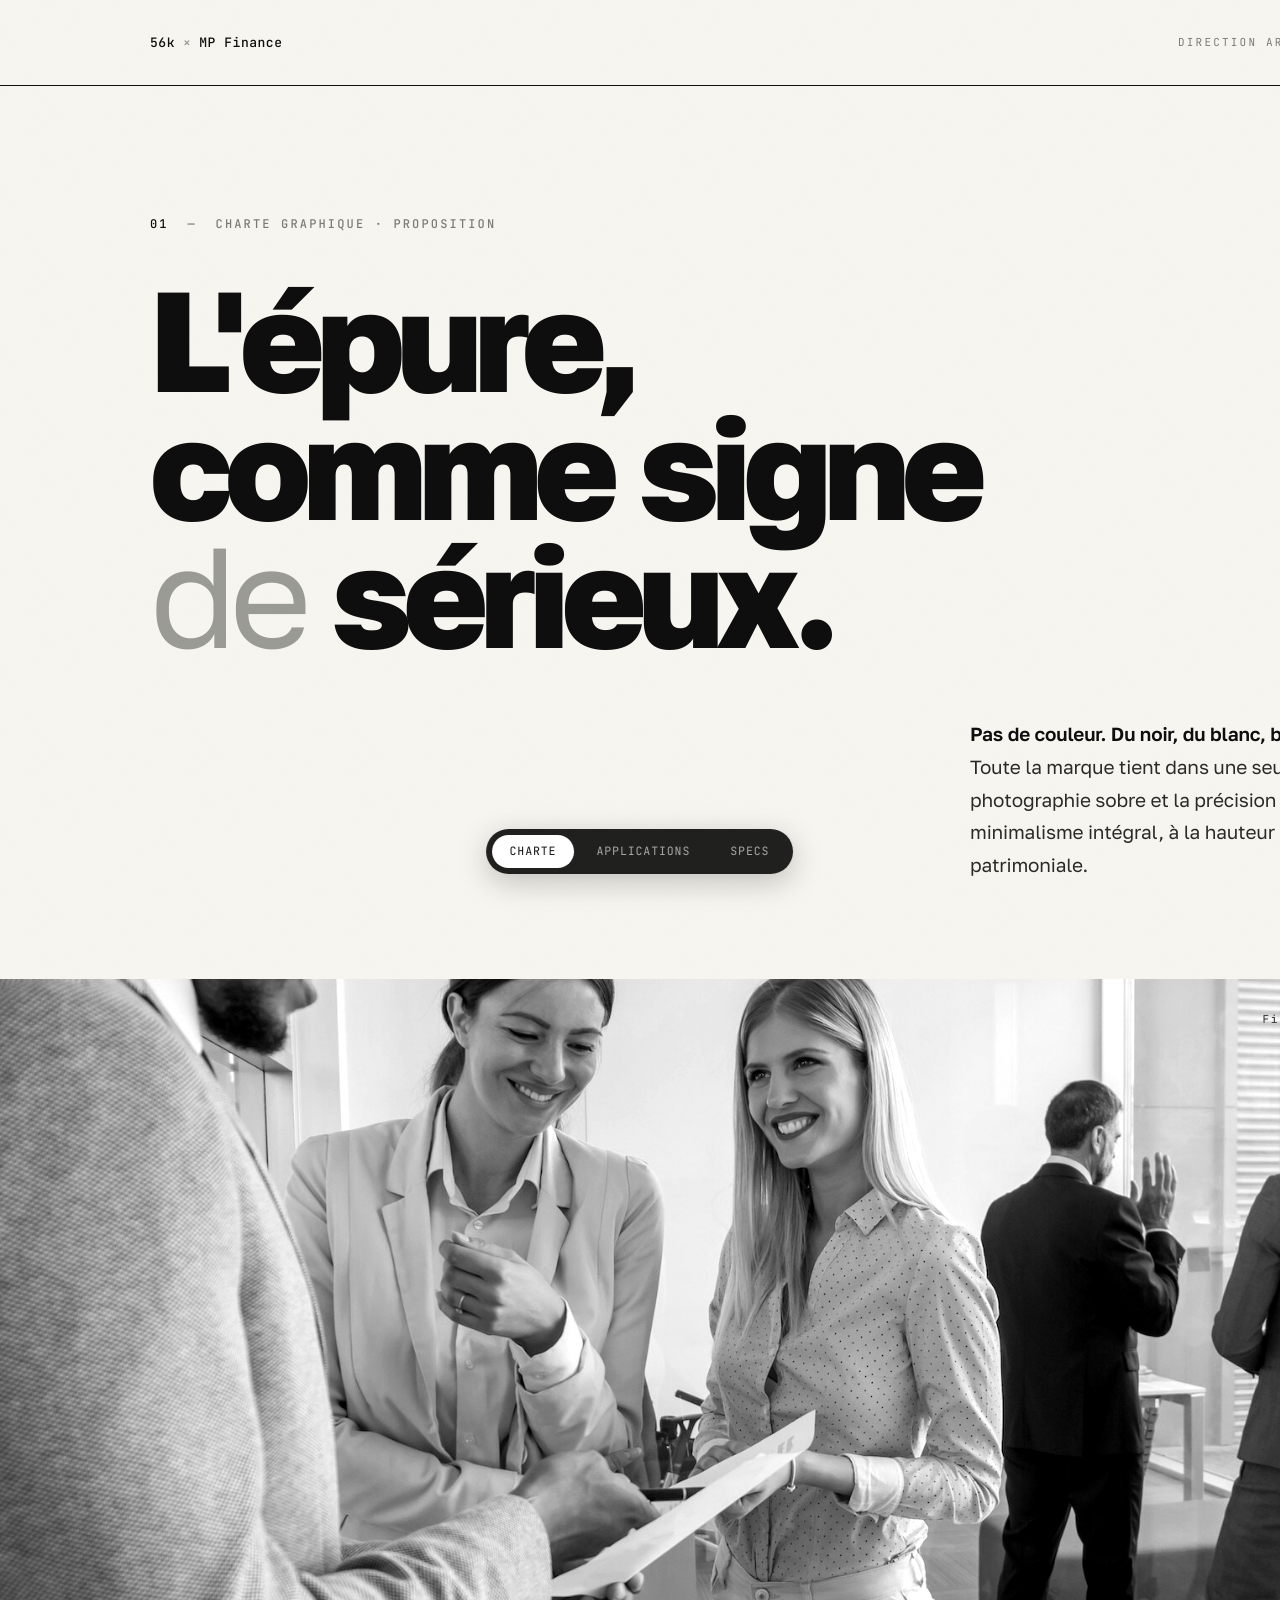
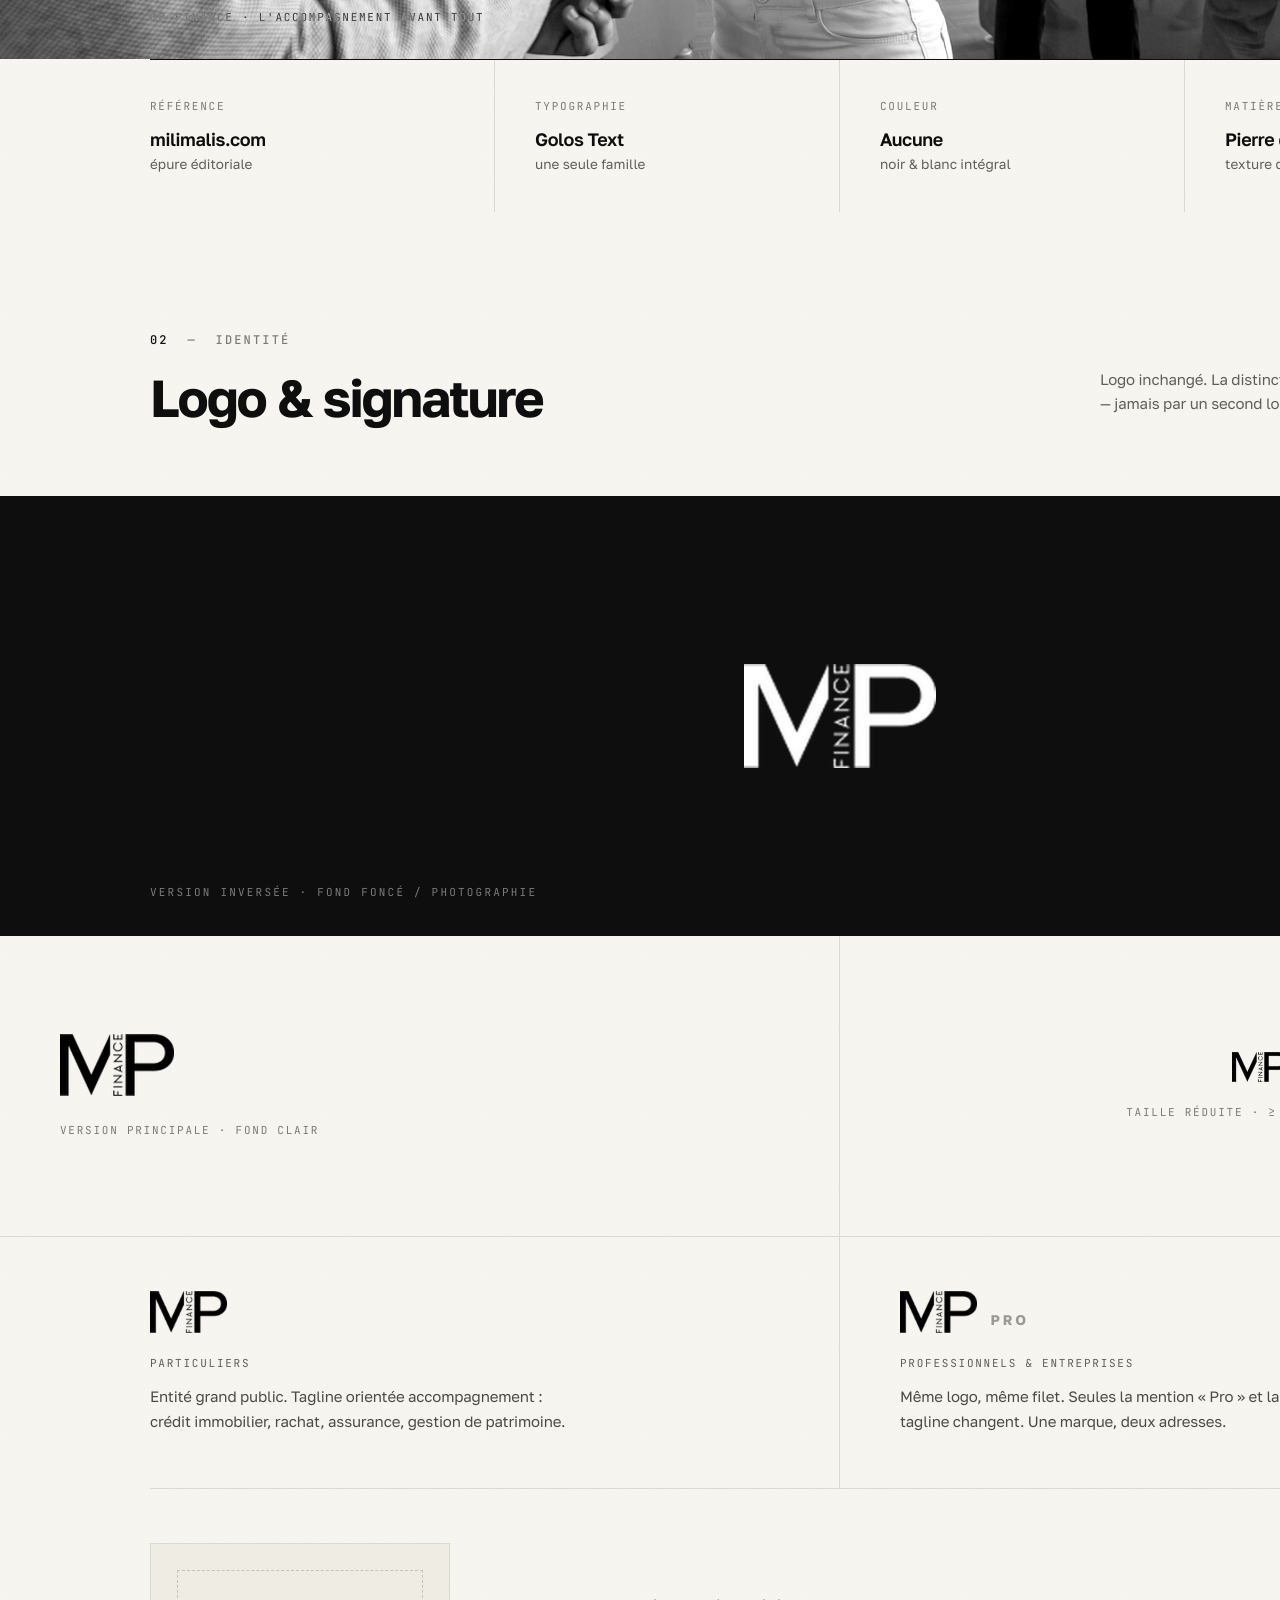
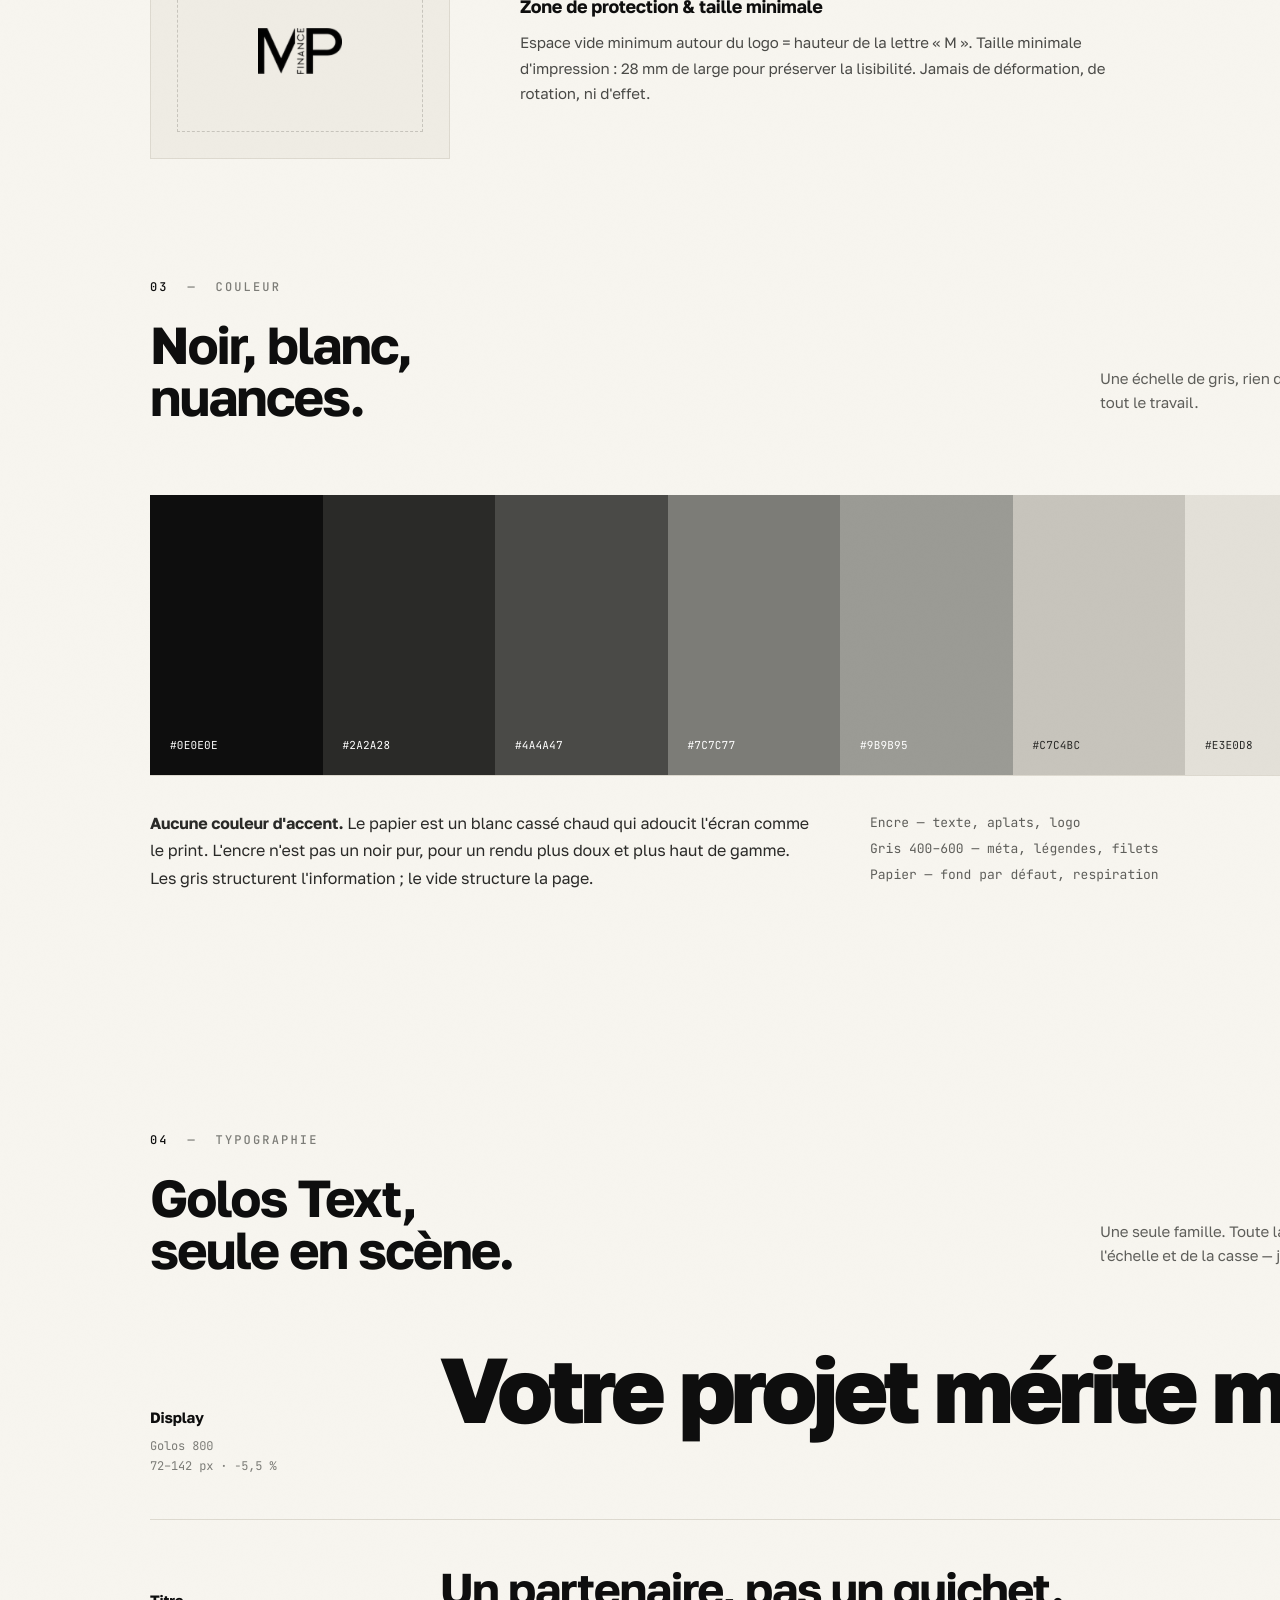
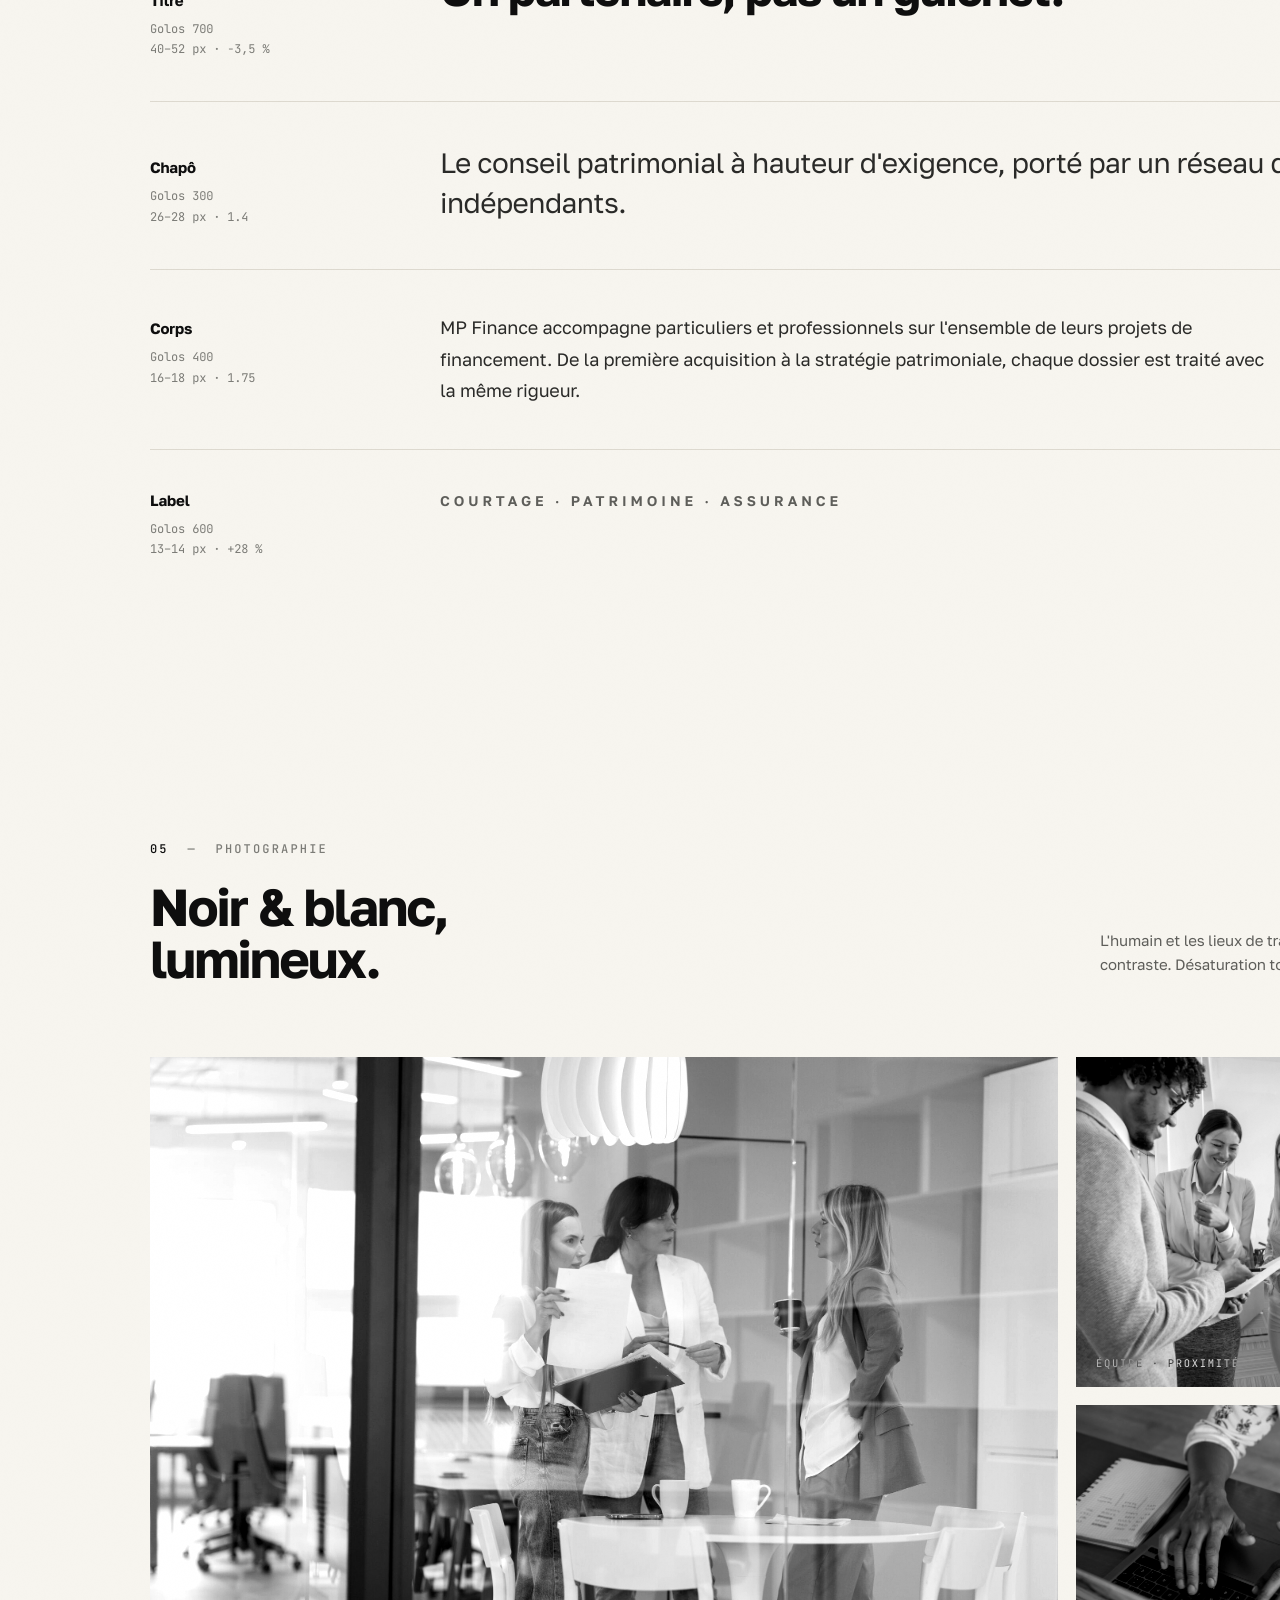
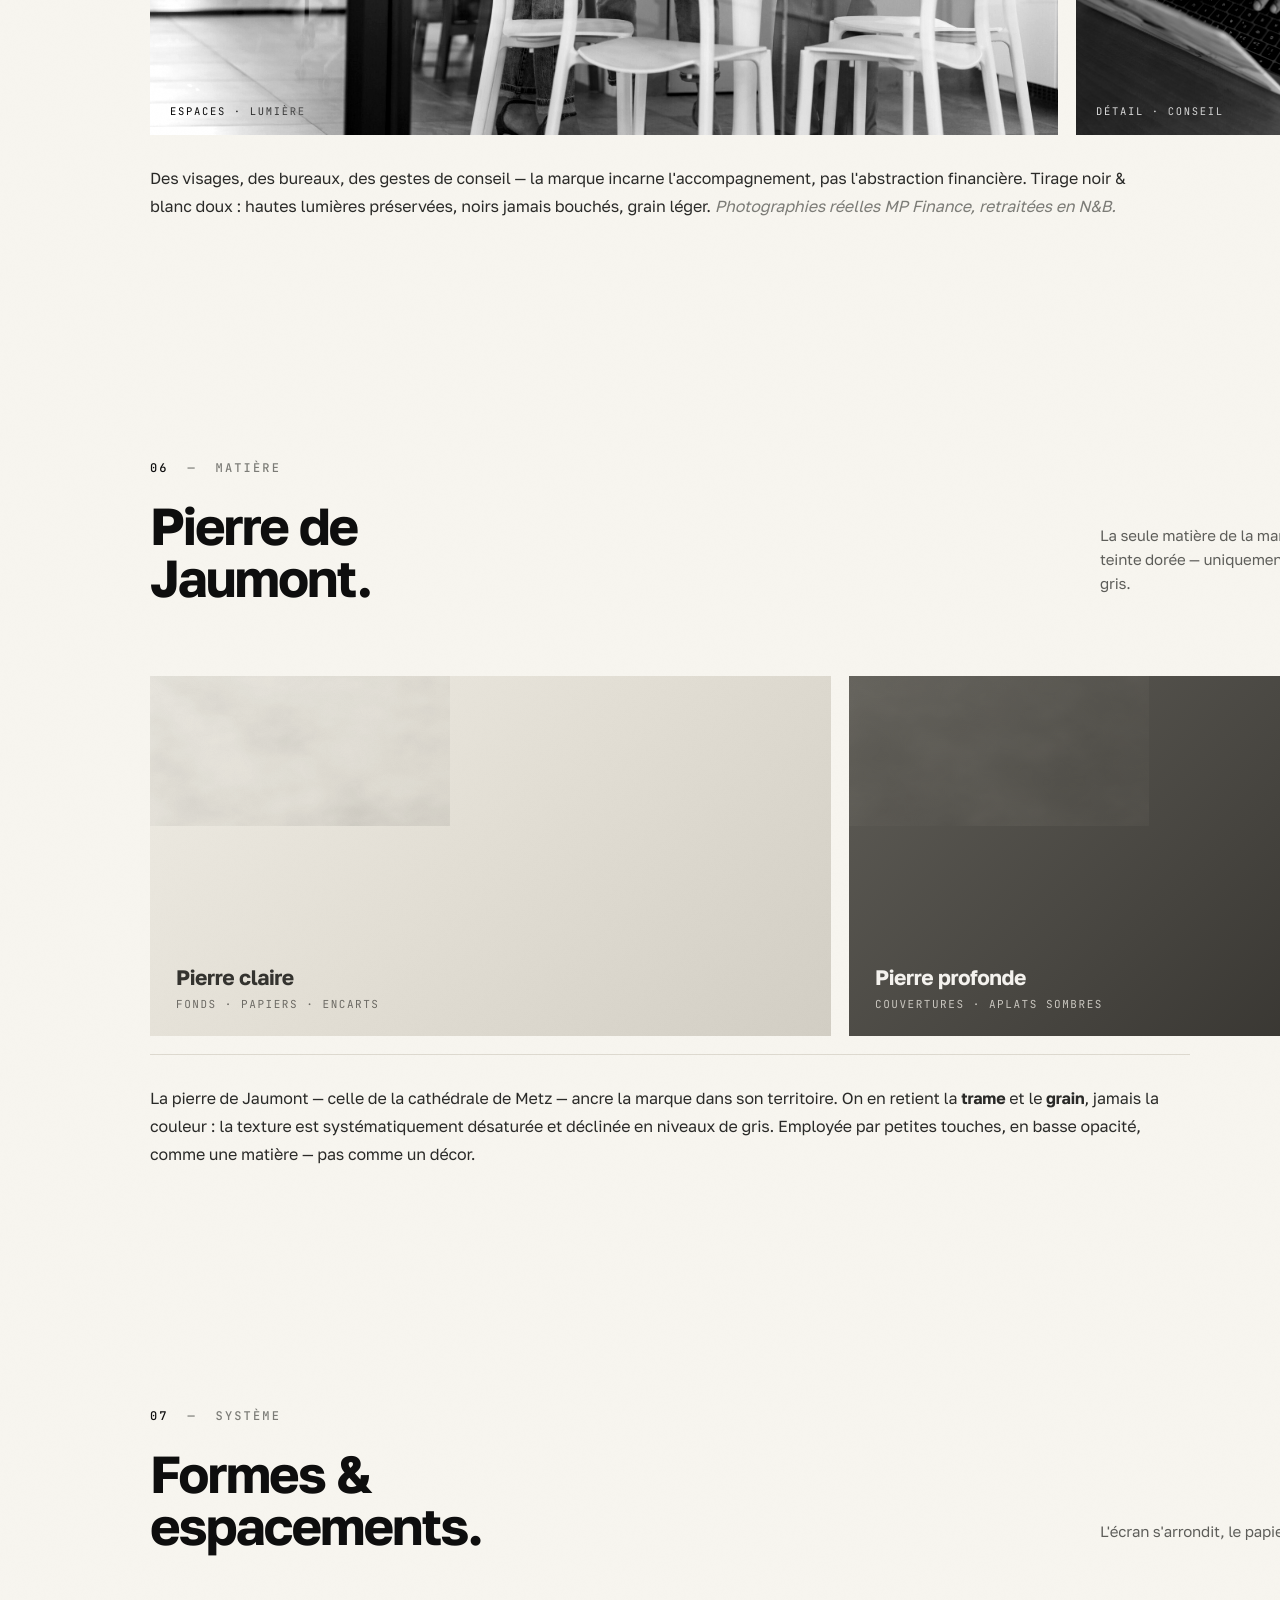
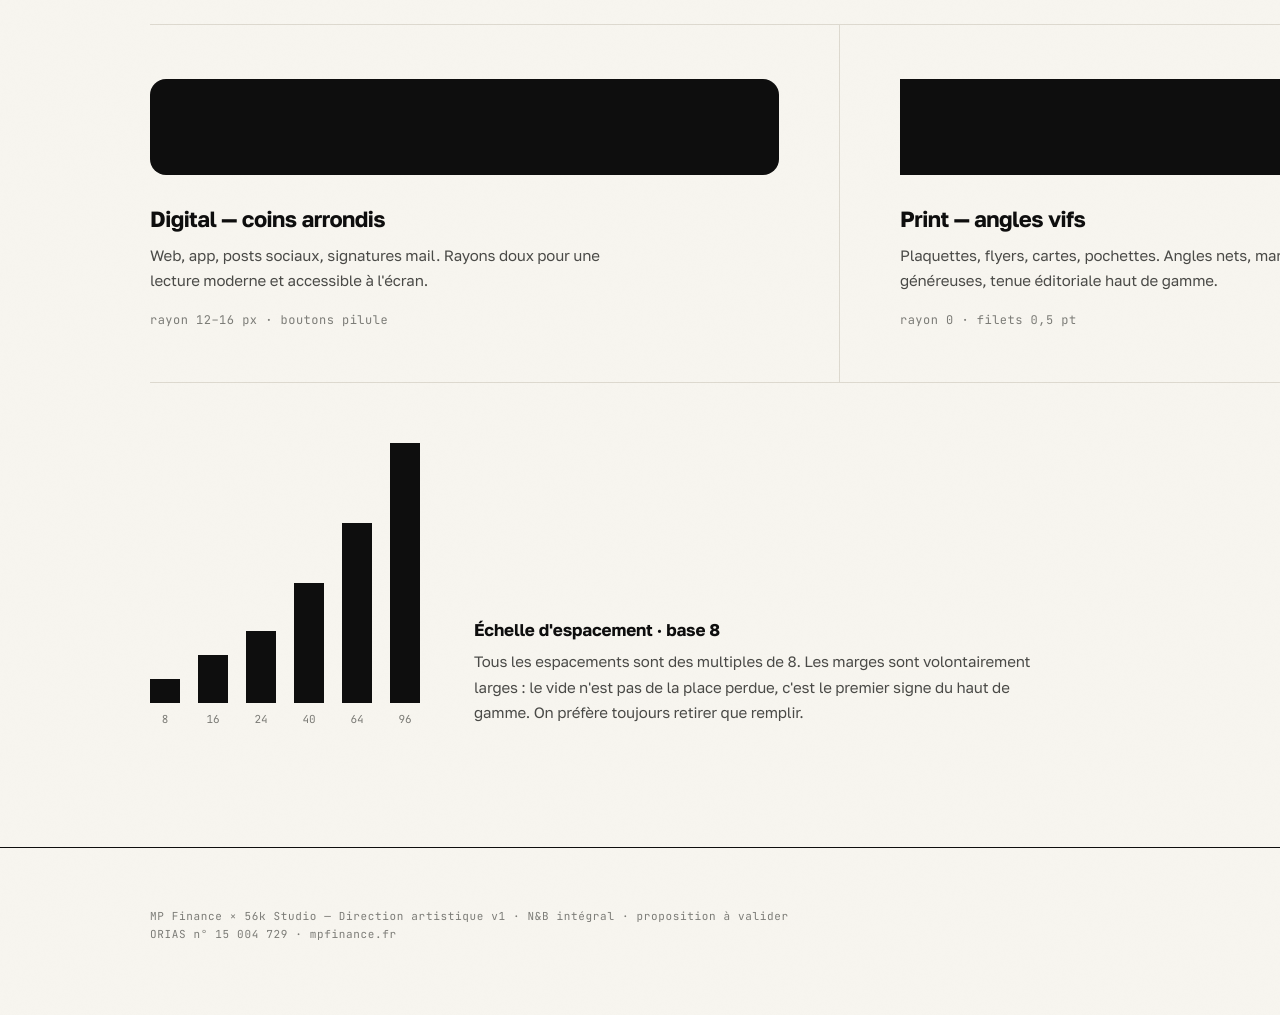
==== index.html @ f1b91558 "MP Finance — brandbook DA v1 (N&B)" ====
<!DOCTYPE html>
<html lang="fr">
<head>
<meta charset="UTF-8">
<title>MP Finance — Direction Artistique v1 · N&B</title>
<link rel="preconnect" href="https://fonts.googleapis.com">
<link rel="preconnect" href="https://fonts.gstatic.com" crossorigin>
<link href="https://fonts.googleapis.com/css2?family=Golos+Text:wght@400;500;600;700;800;900&family=JetBrains+Mono:wght@400;500&display=swap" rel="stylesheet">
<style>
  :root{
    --ink:#0e0e0e;--ink-soft:#2a2a28;--g-800:#1c1c1a;--g-700:#4a4a47;--g-600:#5e5e5a;
    --g-500:#7c7c77;--g-400:#9b9b95;--g-300:#c7c4bc;--g-200:#e3e0d8;--g-100:#eeebe3;
    --paper:#f7f5ef;--paper-2:#efece4;--white:#ffffff;
    --line:#ddd9cf;
  }
  *{margin:0;padding:0;box-sizing:border-box}
  html,body{background:#cbc7bd}
  body{font-family:'Golos Text',sans-serif;color:var(--ink);letter-spacing:-0.011em;-webkit-font-smoothing:antialiased;text-rendering:geometricPrecision}
  .board{width:1680px;margin:0 auto;background:var(--paper);overflow:hidden;position:relative}
  .board::after{content:"";position:absolute;inset:0;pointer-events:none;background-image:url("data:image/svg+xml;utf8,<svg xmlns='http://www.w3.org/2000/svg' width='160' height='160'><filter id='n'><feTurbulence type='fractalNoise' baseFrequency='0.9' numOctaves='2'/><feColorMatrix type='saturate' values='0'/></filter><rect width='100%25' height='100%25' filter='url(%23n)' opacity='0.5'/></svg>");opacity:.022;mix-blend-mode:multiply}
  .wrap{padding-left:150px;padding-right:150px}
  .mono{font-family:'JetBrains Mono',monospace;letter-spacing:0}

  /* eyebrow */
  .ey{font-family:'JetBrains Mono',monospace;font-size:12px;font-weight:500;letter-spacing:.18em;text-transform:uppercase;color:var(--g-500)}
  .ey b{color:var(--ink);font-weight:500}
  .hr{height:1px;background:var(--line);border:0}

  /* masthead */
  .mast{display:flex;justify-content:space-between;align-items:center;padding:34px 150px;border-bottom:1px solid var(--ink)}
  .mast .mk{font-family:'JetBrains Mono',monospace;font-size:13px;letter-spacing:.04em;font-weight:500}
  .mast .mk .x{color:var(--g-400);margin:0 8px}
  .mast .rt{font-family:'JetBrains Mono',monospace;font-size:11px;letter-spacing:.2em;text-transform:uppercase;color:var(--g-500)}

  /* hero */
  .hero{padding:130px 150px 96px;position:relative}
  .hero .ey{margin-bottom:44px}
  .hero h1{font-weight:800;font-size:142px;line-height:0.9;letter-spacing:-0.055em}
  .hero h1 em{font-style:normal;font-weight:300;color:var(--g-400)}
  .hero .lead{margin-left:auto;margin-top:60px;max-width:560px;font-size:19px;line-height:1.72;color:var(--ink-soft);font-weight:400}
  .hero .lead .first{font-weight:600;color:var(--ink)}

  /* full-bleed photo */
  .bleed{position:relative;width:100%}
  .bleed img{display:block;width:100%;height:100%;object-fit:cover;filter:grayscale(1) contrast(1.04) brightness(1.02)}
  .band{height:680px}
  .band .cap{position:absolute;left:150px;bottom:34px;font-family:'JetBrains Mono',monospace;font-size:11px;letter-spacing:.16em;text-transform:uppercase;color:rgba(255,255,255,.9);mix-blend-mode:difference}
  .band .idx{position:absolute;right:150px;top:34px;font-family:'JetBrains Mono',monospace;font-size:11px;letter-spacing:.16em;color:rgba(255,255,255,.9);mix-blend-mode:difference}

  /* meta strip */
  .meta{display:grid;grid-template-columns:repeat(4,1fr);border-top:1px solid var(--ink)}
  .meta .cell{padding:40px 0;border-right:1px solid var(--line)}
  .meta .cell:last-child{border-right:0}
  .meta .cell:not(:first-child){padding-left:40px}
  .meta .k{font-family:'JetBrains Mono',monospace;font-size:11px;letter-spacing:.16em;text-transform:uppercase;color:var(--g-500);margin-bottom:14px}
  .meta .v{font-size:18px;font-weight:600;letter-spacing:-0.02em}
  .meta .v small{display:block;font-weight:400;font-size:13.5px;color:var(--g-600);margin-top:6px;letter-spacing:0}

  /* section scaffold */
  section{padding:120px 0}
  .sec-head{display:grid;grid-template-columns:minmax(0,1fr) 430px;gap:60px;align-items:end;margin-bottom:72px}
  .sec-head .l .ey{margin-bottom:24px}
  .sec-head h2{font-weight:700;font-size:52px;letter-spacing:-0.04em;line-height:1.0}
  .sec-head .note{font-size:15px;color:var(--g-600);line-height:1.6;padding-bottom:8px}

  /* 01 logo */
  .logo-hero{position:relative;background:var(--ink);height:440px;display:flex;align-items:center;justify-content:center}
  .logo-hero img{height:104px;width:auto}
  .logo-hero .tagm{position:absolute;left:150px;bottom:36px;font-family:'JetBrains Mono',monospace;font-size:11px;letter-spacing:.2em;text-transform:uppercase;color:rgba(255,255,255,.45)}
  .logo-hero .rtm{position:absolute;right:150px;top:36px;font-family:'JetBrains Mono',monospace;font-size:11px;letter-spacing:.16em;color:rgba(255,255,255,.45)}
  .logo-light{display:grid;grid-template-columns:1fr 1fr;border-bottom:1px solid var(--line)}
  .logo-light .cell{padding:80px 60px;display:flex;flex-direction:column;align-items:flex-start;justify-content:center;min-height:300px;border-right:1px solid var(--line)}
  .logo-light .cell:last-child{border-right:0}
  .logo-light img{height:62px;width:auto}
  .logo-light .lab{margin-top:28px;font-family:'JetBrains Mono',monospace;font-size:11px;letter-spacing:.16em;text-transform:uppercase;color:var(--g-500)}

  .entities{display:grid;grid-template-columns:1fr 1fr;gap:0;border-bottom:1px solid var(--line)}
  .entities .e{padding:54px 60px 54px 0}
  .entities .e:first-child{border-right:1px solid var(--line);padding-right:60px}
  .entities .e:last-child{padding-left:60px}
  .entities .lk{display:flex;align-items:flex-end;gap:13px;margin-bottom:24px}
  .entities .lk img{height:42px;width:auto}
  .entities .lk .pro{font-weight:700;font-size:14px;letter-spacing:.2em;color:var(--g-400);padding-bottom:4px}
  .entities .nm{font-family:'JetBrains Mono',monospace;font-size:11px;letter-spacing:.16em;text-transform:uppercase;color:var(--g-600);margin-bottom:14px}
  .entities p{font-size:15px;color:var(--g-700);line-height:1.65;max-width:430px}

  .clear{display:grid;grid-template-columns:300px 1fr;gap:70px;align-items:center;padding-top:54px}
  .clear .dia{position:relative;aspect-ratio:1/.72;border:1px solid var(--line);display:flex;align-items:center;justify-content:center;background:var(--paper-2)}
  .clear .dia .pad{position:absolute;inset:26px;border:1px dashed var(--g-300)}
  .clear .dia img{height:46px;width:auto;position:relative}
  .clear .tx h4{font-size:18px;font-weight:700;letter-spacing:-0.02em;margin-bottom:14px}
  .clear .tx p{font-size:15px;color:var(--g-700);line-height:1.7;max-width:620px}

  /* 02 palette */
  .scale{display:grid;grid-template-columns:repeat(8,1fr)}
  .sw{height:280px;display:flex;align-items:flex-end;padding:22px 20px}
  .sw .hx{font-family:'JetBrains Mono',monospace;font-size:11px;letter-spacing:.02em}
  .scale .meta-r{grid-column:1/-1;display:grid;grid-template-columns:1fr 1fr;gap:60px;padding-top:34px;border-top:1px solid var(--line);margin-top:0}
  .scale .meta-r p{font-size:16px;line-height:1.7;color:var(--ink-soft)}
  .scale .meta-r p strong{font-weight:700}
  .scale .meta-r .mono{font-size:13px;color:var(--g-600);line-height:2}

  /* 03 typo */
  .ty .row{display:grid;grid-template-columns:230px 1fr;gap:60px;align-items:baseline;padding:42px 0;border-top:1px solid var(--line)}
  .ty .row:first-of-type{border-top:0;padding-top:0}
  .ty .row .m .lv{font-weight:700;font-size:15px}
  .ty .row .m .sp{font-family:'JetBrains Mono',monospace;font-size:12px;color:var(--g-500);margin-top:9px;line-height:1.7}
  .s-disp{font-weight:800;font-size:92px;letter-spacing:-0.055em;line-height:0.9}
  .s-h2{font-weight:700;font-size:46px;letter-spacing:-0.035em}
  .s-lead{font-weight:300;font-size:28px;color:var(--ink-soft);line-height:1.4;letter-spacing:-0.02em}
  .s-body{font-weight:400;font-size:18px;color:var(--ink-soft);line-height:1.75;max-width:840px}
  .s-label{font-family:'Golos Text';font-weight:600;font-size:14px;letter-spacing:.28em;text-transform:uppercase;color:var(--g-600)}

  /* 04 photo composition */
  .photo-comp{display:grid;grid-template-columns:2fr 1fr;grid-template-rows:repeat(2,330px);gap:18px}
  .photo-comp .p{position:relative;overflow:hidden;background:#ddd}
  .photo-comp .p.tall{grid-row:1/3}
  .photo-comp .p img{width:100%;height:100%;object-fit:cover;filter:grayscale(1) contrast(1.04) brightness(1.02)}
  .photo-comp .p .t{position:absolute;left:20px;bottom:16px;font-family:'JetBrains Mono',monospace;font-size:10.5px;letter-spacing:.16em;text-transform:uppercase;color:#fff;mix-blend-mode:difference}
  .photo-note{margin-top:30px;font-size:16px;color:var(--ink-soft);line-height:1.72;max-width:980px}
  .photo-note em{color:var(--g-500);font-style:italic}

  /* 05 matiere */
  .tex{display:grid;grid-template-columns:1fr 1fr;gap:18px}
  .tx-sw{position:relative;overflow:hidden;min-height:360px}
  .tx-sw.pale{background:linear-gradient(135deg,#efece4 0%,#e2ded4 48%,#d2cec4 100%)}
  .tx-sw.deep{background:linear-gradient(135deg,#5f5d57 0%,#46443f 52%,#2e2c28 100%)}
  .tx-no{position:absolute;inset:0;opacity:.55;mix-blend-mode:multiply}
  .tx-sw.deep .tx-no{mix-blend-mode:overlay;opacity:.45}
  .tx-lab{position:absolute;left:26px;bottom:24px}
  .tx-lab .t{font-weight:700;font-size:21px;letter-spacing:-0.02em}
  .tx-lab .s{font-family:'JetBrains Mono',monospace;font-size:11px;letter-spacing:.14em;text-transform:uppercase;margin-top:8px}
  .tx-sw.pale .tx-lab .t{color:#34332f}.tx-sw.pale .tx-lab .s{color:#6c6a64}
  .tx-sw.deep .tx-lab .t{color:#f4f2ee}.tx-sw.deep .tx-lab .s{color:#c9c6bf}
  .tex-copy{grid-column:1/-1;padding-top:30px;border-top:1px solid var(--line);font-size:16px;color:var(--ink-soft);line-height:1.72;max-width:1040px}
  .tex-copy strong{font-weight:700}

  /* 06 systeme */
  .sys{display:grid;grid-template-columns:1fr 1fr;gap:0;border-top:1px solid var(--line);border-bottom:1px solid var(--line)}
  .sys .c{padding:54px 60px 54px 0}
  .sys .c:first-child{border-right:1px solid var(--line)}
  .sys .c:last-child{padding-left:60px;padding-right:0}
  .sys .demo{height:96px;background:var(--ink);margin-bottom:30px}
  .sys .c.dig .demo{border-radius:16px}
  .sys h3{font-weight:700;font-size:22px;letter-spacing:-0.025em;margin-bottom:12px}
  .sys p{font-size:15px;color:var(--g-700);line-height:1.65;max-width:480px}
  .sys .px{font-family:'JetBrains Mono',monospace;font-size:12px;letter-spacing:.04em;color:var(--g-500);margin-top:18px}
  .space{display:flex;gap:54px;align-items:flex-end;padding-top:60px}
  .space .bars{display:flex;align-items:flex-end;gap:18px}
  .space .bars .col{text-align:center}
  .space .bars .u{background:var(--ink);width:30px}
  .space .bars .lab{font-family:'JetBrains Mono',monospace;font-size:11px;color:var(--g-500);margin-top:10px}
  .space .tx h4{font-size:17px;font-weight:700;margin-bottom:10px}
  .space .tx p{font-size:15px;color:var(--g-700);line-height:1.7;max-width:560px}

  footer{padding:60px 150px 70px;border-top:1px solid var(--ink);display:flex;justify-content:space-between;align-items:center}
  footer .l{font-family:'JetBrains Mono',monospace;font-size:11px;letter-spacing:.06em;color:var(--g-500);max-width:900px;line-height:1.7}
  footer .r{font-weight:800;font-size:15px;letter-spacing:-0.02em}
</style>
</head>
<body>
<div class="board">

  <!-- MASTHEAD -->
  <div class="mast">
    <div class="mk">56k<span class="x">×</span>MP Finance</div>
    <div class="rt">Direction Artistique — v1 · N&amp;B intégral</div>
  </div>

  <!-- HERO -->
  <div class="hero">
    <div class="ey"><b>01</b> &nbsp;—&nbsp; Charte graphique · proposition</div>
    <h1>L'épure,<br>comme signe<br><em>de</em> sérieux.</h1>
    <p class="lead"><span class="first">Pas de couleur. Du noir, du blanc, beaucoup de respiration.</span> Toute la marque tient dans une seule typographie, une photographie sobre et la précision des espaces. Un minimalisme intégral, à la hauteur d'une exigence patrimoniale.</p>
  </div>

  <!-- FULL-BLEED PHOTO -->
  <div class="bleed band">
    <img src="assets/mpf-team.jpg" alt="Équipe MP Finance">
    <span class="cap">MP Finance · l'accompagnement avant tout</span>
    <span class="idx">Fig. 00 — Photographie de marque</span>
  </div>

  <!-- META STRIP -->
  <div class="wrap">
    <div class="meta">
      <div class="cell"><div class="k">Référence</div><div class="v">milimalis.com<small>épure éditoriale</small></div></div>
      <div class="cell"><div class="k">Typographie</div><div class="v">Golos Text<small>une seule famille</small></div></div>
      <div class="cell"><div class="k">Couleur</div><div class="v">Aucune<small>noir &amp; blanc intégral</small></div></div>
      <div class="cell"><div class="k">Matière</div><div class="v">Pierre de Jaumont<small>texture désaturée</small></div></div>
    </div>
  </div>

  <!-- 01 LOGO -->
  <section class="wrap" style="padding-bottom:0">
    <div class="sec-head">
      <div class="l"><div class="ey"><b>02</b> &nbsp;—&nbsp; Identité</div><h2>Logo &amp; signature</h2></div>
      <div class="note">Logo inchangé. La distinction des entités passe par la tagline — jamais par un second logo, ni par une couleur.</div>
    </div>
  </section>
  <div class="bleed logo-hero">
    <img src="assets/logo-blanc.png" alt="MP Finance" style="filter:none">
    <span class="tagm">Version inversée · fond foncé / photographie</span>
    <span class="rtm">Lockup principal</span>
  </div>
  <div class="logo-light">
    <div class="cell">
      <img src="assets/logo-noir.png" alt="MP Finance">
      <div class="lab">Version principale · fond clair</div>
    </div>
    <div class="cell" style="align-items:center;text-align:center">
      <img src="assets/logo-noir.png" alt="MP Finance" style="height:30px">
      <div class="lab" style="margin-top:24px">Taille réduite · ≥ 28 mm / 96 px</div>
    </div>
  </div>
  <div class="wrap">
    <div class="entities">
      <div class="e">
        <div class="lk"><img src="assets/logo-noir.png" alt="MP Finance"></div>
        <div class="nm">Particuliers</div>
        <p>Entité grand public. Tagline orientée accompagnement : crédit immobilier, rachat, assurance, gestion de patrimoine.</p>
      </div>
      <div class="e">
        <div class="lk"><img src="assets/logo-noir.png" alt="MP Finance"><span class="pro">PRO</span></div>
        <div class="nm">Professionnels &amp; entreprises</div>
        <p>Même logo, même filet. Seules la mention « Pro » et la tagline changent. Une marque, deux adresses.</p>
      </div>
    </div>
    <div class="clear">
      <div class="dia"><span class="pad"></span><img src="assets/logo-noir.png" alt="MP Finance"></div>
      <div class="tx">
        <h4>Zone de protection &amp; taille minimale</h4>
        <p>Espace vide minimum autour du logo = hauteur de la lettre « M ». Taille minimale d'impression : 28 mm de large pour préserver la lisibilité. Jamais de déformation, de rotation, ni d'effet.</p>
      </div>
    </div>
  </div>

  <!-- 02 PALETTE -->
  <section class="wrap">
    <div class="sec-head">
      <div class="l"><div class="ey"><b>03</b> &nbsp;—&nbsp; Couleur</div><h2>Noir, blanc,<br>nuances.</h2></div>
      <div class="note">Une échelle de gris, rien d'autre. Le contraste et le vide font tout le travail.</div>
    </div>
    <div class="scale">
      <div class="sw" style="background:#0e0e0e"><span class="hx" style="color:#fff">#0E0E0E</span></div>
      <div class="sw" style="background:#2a2a28"><span class="hx" style="color:#fff">#2A2A28</span></div>
      <div class="sw" style="background:#4a4a47"><span class="hx" style="color:#fff">#4A4A47</span></div>
      <div class="sw" style="background:#7c7c77"><span class="hx" style="color:#fff">#7C7C77</span></div>
      <div class="sw" style="background:#9b9b95"><span class="hx" style="color:#fff">#9B9B95</span></div>
      <div class="sw" style="background:#c7c4bc"><span class="hx" style="color:#2a2a28">#C7C4BC</span></div>
      <div class="sw" style="background:#e3e0d8"><span class="hx" style="color:#2a2a28">#E3E0D8</span></div>
      <div class="sw" style="background:#f7f5ef;box-shadow:inset 1px 0 0 #e3e0d8"><span class="hx" style="color:#2a2a28">#F7F5EF</span></div>
      <div class="meta-r">
        <p><strong>Aucune couleur d'accent.</strong> Le papier est un blanc cassé chaud qui adoucit l'écran comme le print. L'encre n'est pas un noir pur, pour un rendu plus doux et plus haut de gamme. Les gris structurent l'information ; le vide structure la page.</p>
        <div class="mono">Encre — texte, aplats, logo<br>Gris 400–600 — méta, légendes, filets<br>Papier — fond par défaut, respiration</div>
      </div>
    </div>
  </section>

  <!-- 03 TYPO -->
  <section class="wrap">
    <div class="sec-head">
      <div class="l"><div class="ey"><b>04</b> &nbsp;—&nbsp; Typographie</div><h2>Golos Text,<br>seule en scène.</h2></div>
      <div class="note">Une seule famille. Toute la hiérarchie naît de la graisse, de l'échelle et de la casse — jamais d'une 2ᵉ police.</div>
    </div>
    <div class="ty">
      <div class="row"><div class="m"><div class="lv">Display</div><div class="sp">Golos 800<br>72–142 px · −5,5 %</div></div><div class="s-disp">Votre projet mérite mieux.</div></div>
      <div class="row"><div class="m"><div class="lv">Titre</div><div class="sp">Golos 700<br>40–52 px · −3,5 %</div></div><div class="s-h2">Un partenaire, pas un guichet.</div></div>
      <div class="row"><div class="m"><div class="lv">Chapô</div><div class="sp">Golos 300<br>26–28 px · 1.4</div></div><div class="s-lead">Le conseil patrimonial à hauteur d'exigence, porté par un réseau de courtiers indépendants.</div></div>
      <div class="row"><div class="m"><div class="lv">Corps</div><div class="sp">Golos 400<br>16–18 px · 1.75</div></div><div class="s-body">MP Finance accompagne particuliers et professionnels sur l'ensemble de leurs projets de financement. De la première acquisition à la stratégie patrimoniale, chaque dossier est traité avec la même rigueur.</div></div>
      <div class="row"><div class="m"><div class="lv">Label</div><div class="sp">Golos 600<br>13–14 px · +28 %</div></div><div class="s-label">Courtage · Patrimoine · Assurance</div></div>
    </div>
  </section>

  <!-- 04 PHOTO -->
  <section class="wrap">
    <div class="sec-head">
      <div class="l"><div class="ey"><b>05</b> &nbsp;—&nbsp; Photographie</div><h2>Noir &amp; blanc,<br>lumineux.</h2></div>
      <div class="note">L'humain et les lieux de travail, lumière naturelle, peu de contraste. Désaturation totale, toujours.</div>
    </div>
    <div class="photo-comp">
      <div class="p tall"><img src="assets/mpf-interior.jpg" alt=""><span class="t">Espaces · lumière</span></div>
      <div class="p"><img src="assets/mpf-team.jpg" alt=""><span class="t">Équipe · proximité</span></div>
      <div class="p"><img src="assets/mpf-desk.jpg" alt=""><span class="t">Détail · conseil</span></div>
    </div>
    <p class="photo-note">Des visages, des bureaux, des gestes de conseil — la marque incarne l'accompagnement, pas l'abstraction financière. Tirage noir &amp; blanc doux : hautes lumières préservées, noirs jamais bouchés, grain léger. <em>Photographies réelles MP Finance, retraitées en N&amp;B.</em></p>
  </section>

  <!-- 05 MATIERE -->
  <section class="wrap">
    <div class="sec-head">
      <div class="l"><div class="ey"><b>06</b> &nbsp;—&nbsp; Matière</div><h2>Pierre de<br>Jaumont.</h2></div>
      <div class="note">La seule matière de la marque : la pierre, désaturée. Aucune teinte dorée — uniquement la trame et le relief, en niveaux de gris.</div>
    </div>
    <div class="tex">
      <div class="tx-sw pale">
        <svg class="tx-no" xmlns="http://www.w3.org/2000/svg"><filter id="n1"><feTurbulence type="fractalNoise" baseFrequency="0.011 0.017" numOctaves="4" seed="7"/><feColorMatrix type="saturate" values="0"/></filter><rect width="100%" height="100%" filter="url(#n1)" opacity="0.6"/></svg>
        <div class="tx-lab"><div class="t">Pierre claire</div><div class="s">Fonds · papiers · encarts</div></div>
      </div>
      <div class="tx-sw deep">
        <svg class="tx-no" xmlns="http://www.w3.org/2000/svg"><filter id="n2"><feTurbulence type="fractalNoise" baseFrequency="0.011 0.017" numOctaves="4" seed="11"/><feColorMatrix type="saturate" values="0"/></filter><rect width="100%" height="100%" filter="url(#n2)" opacity="0.6"/></svg>
        <div class="tx-lab"><div class="t">Pierre profonde</div><div class="s">Couvertures · aplats sombres</div></div>
      </div>
      <p class="tex-copy">La pierre de Jaumont — celle de la cathédrale de Metz — ancre la marque dans son territoire. On en retient la <strong>trame</strong> et le <strong>grain</strong>, jamais la couleur : la texture est systématiquement désaturée et déclinée en niveaux de gris. Employée par petites touches, en basse opacité, comme une matière — pas comme un décor.</p>
    </div>
  </section>

  <!-- 06 SYSTEME -->
  <section class="wrap">
    <div class="sec-head">
      <div class="l"><div class="ey"><b>07</b> &nbsp;—&nbsp; Système</div><h2>Formes &amp;<br>espacements.</h2></div>
      <div class="note">L'écran s'arrondit, le papier reste net. Et partout : de l'air.</div>
    </div>
    <div class="sys">
      <div class="c dig">
        <div class="demo"></div>
        <h3>Digital — coins arrondis</h3>
        <p>Web, app, posts sociaux, signatures mail. Rayons doux pour une lecture moderne et accessible à l'écran.</p>
        <div class="px">rayon 12–16 px · boutons pilule</div>
      </div>
      <div class="c">
        <div class="demo"></div>
        <h3>Print — angles vifs</h3>
        <p>Plaquettes, flyers, cartes, pochettes. Angles nets, marges généreuses, tenue éditoriale haut de gamme.</p>
        <div class="px">rayon 0 · filets 0,5 pt</div>
      </div>
    </div>
    <div class="space">
      <div class="bars">
        <div class="col"><div class="u" style="height:24px"></div><div class="lab">8</div></div>
        <div class="col"><div class="u" style="height:48px"></div><div class="lab">16</div></div>
        <div class="col"><div class="u" style="height:72px"></div><div class="lab">24</div></div>
        <div class="col"><div class="u" style="height:120px"></div><div class="lab">40</div></div>
        <div class="col"><div class="u" style="height:180px"></div><div class="lab">64</div></div>
        <div class="col"><div class="u" style="height:260px"></div><div class="lab">96</div></div>
      </div>
      <div class="tx">
        <h4>Échelle d'espacement · base 8</h4>
        <p>Tous les espacements sont des multiples de 8. Les marges sont volontairement larges : le vide n'est pas de la place perdue, c'est le premier signe du haut de gamme. On préfère toujours retirer que remplir.</p>
      </div>
    </div>
  </section>

  <footer>
    <span class="l">MP Finance × 56k Studio — Direction artistique v1 · N&amp;B intégral · proposition à valider<br>ORIAS n° 15 004 729 · mpfinance.fr</span>
    <span class="r">56k.studio</span>
  </footer>

</div>
<style>
  .bb-pager{position:fixed;left:50%;bottom:26px;transform:translateX(-50%);z-index:99;display:flex;gap:4px;background:rgba(14,14,14,.92);-webkit-backdrop-filter:blur(8px);backdrop-filter:blur(8px);border-radius:999px;padding:6px;box-shadow:0 8px 30px rgba(0,0,0,.22);font-family:'JetBrains Mono','SF Mono',monospace}
  .bb-pager a{color:rgba(255,255,255,.62);text-decoration:none;font-size:11.5px;letter-spacing:.08em;text-transform:uppercase;padding:9px 18px;border-radius:999px;transition:.18s}
  .bb-pager a:hover{color:#fff}
  .bb-pager a.on{background:#fff;color:#0e0e0e}
  @media print{.bb-pager{display:none}}
</style>
<nav class="bb-pager">
  <a href="index.html" class="on" data-p="charte">Charte</a>
  <a href="applications.html" data-p="applications">Applications</a>
  <a href="specs.html" data-p="specs">Specs</a>
</nav>

</body>
</html>
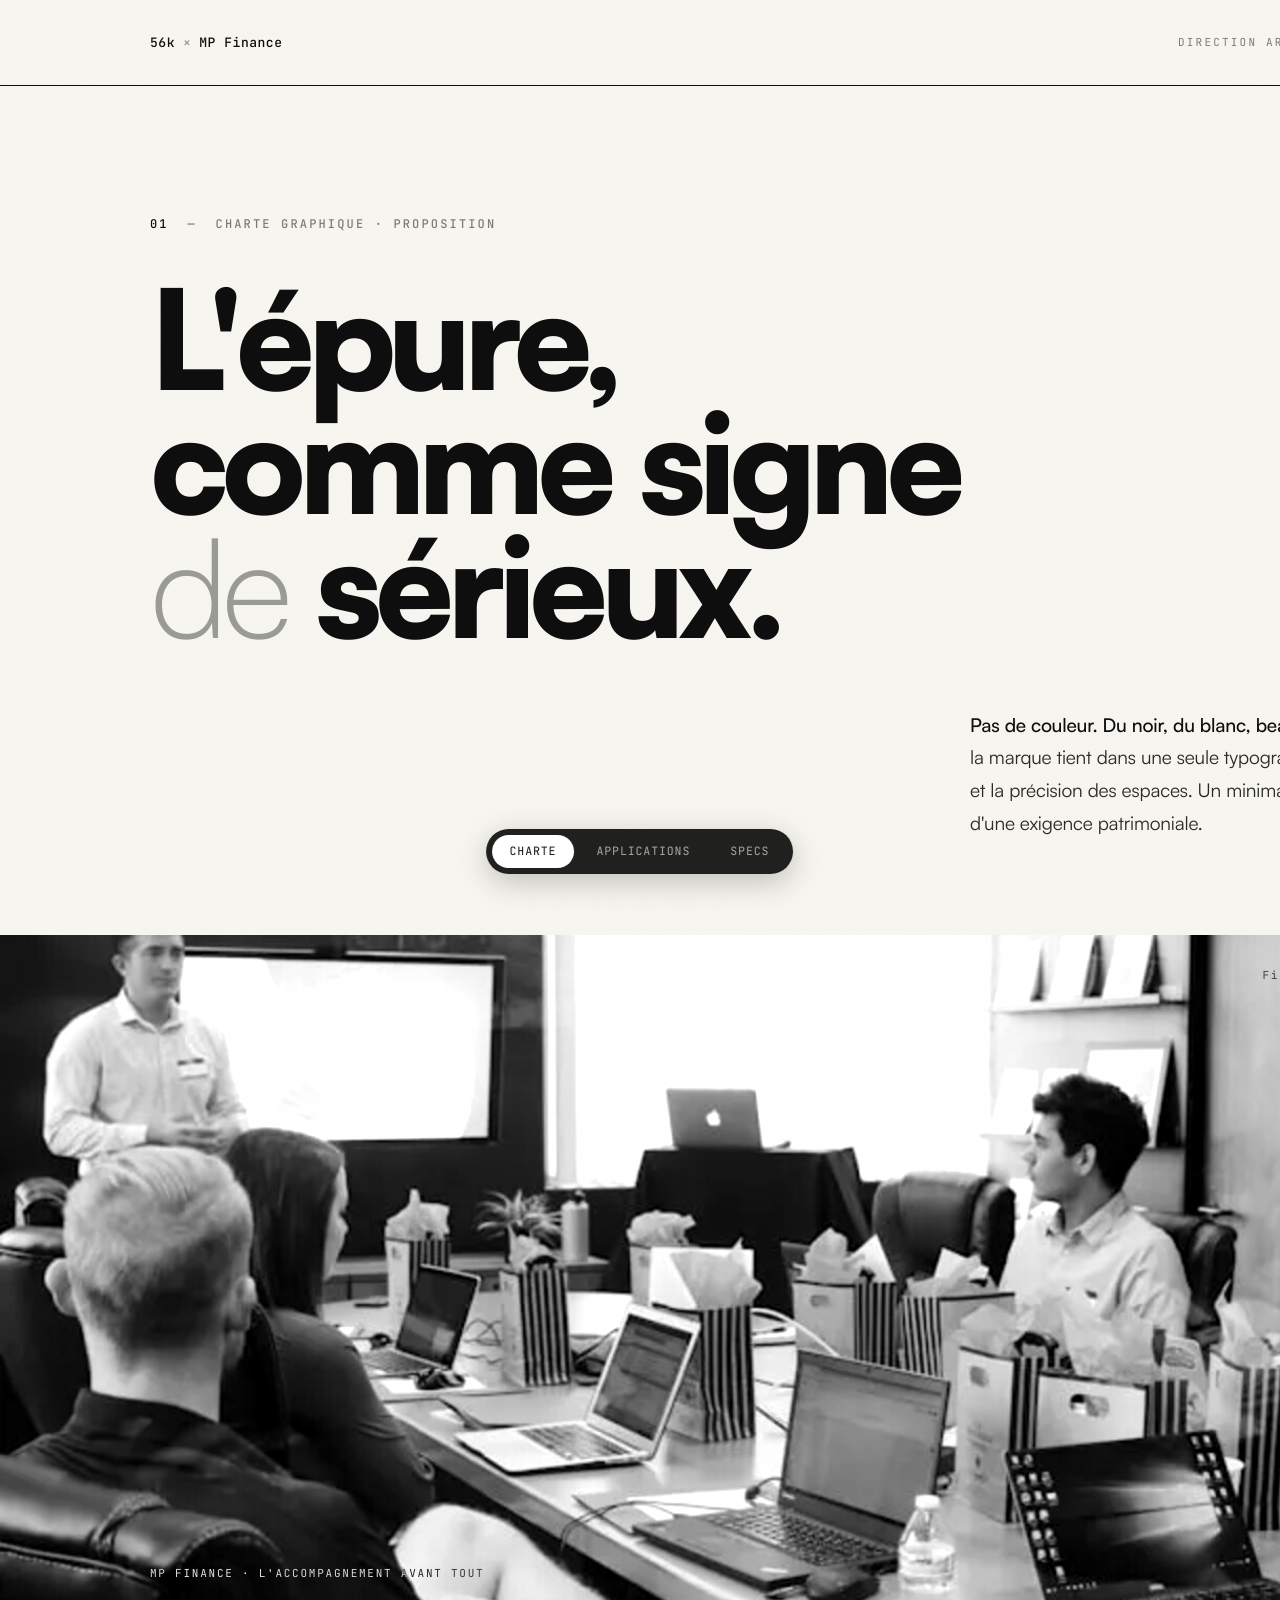
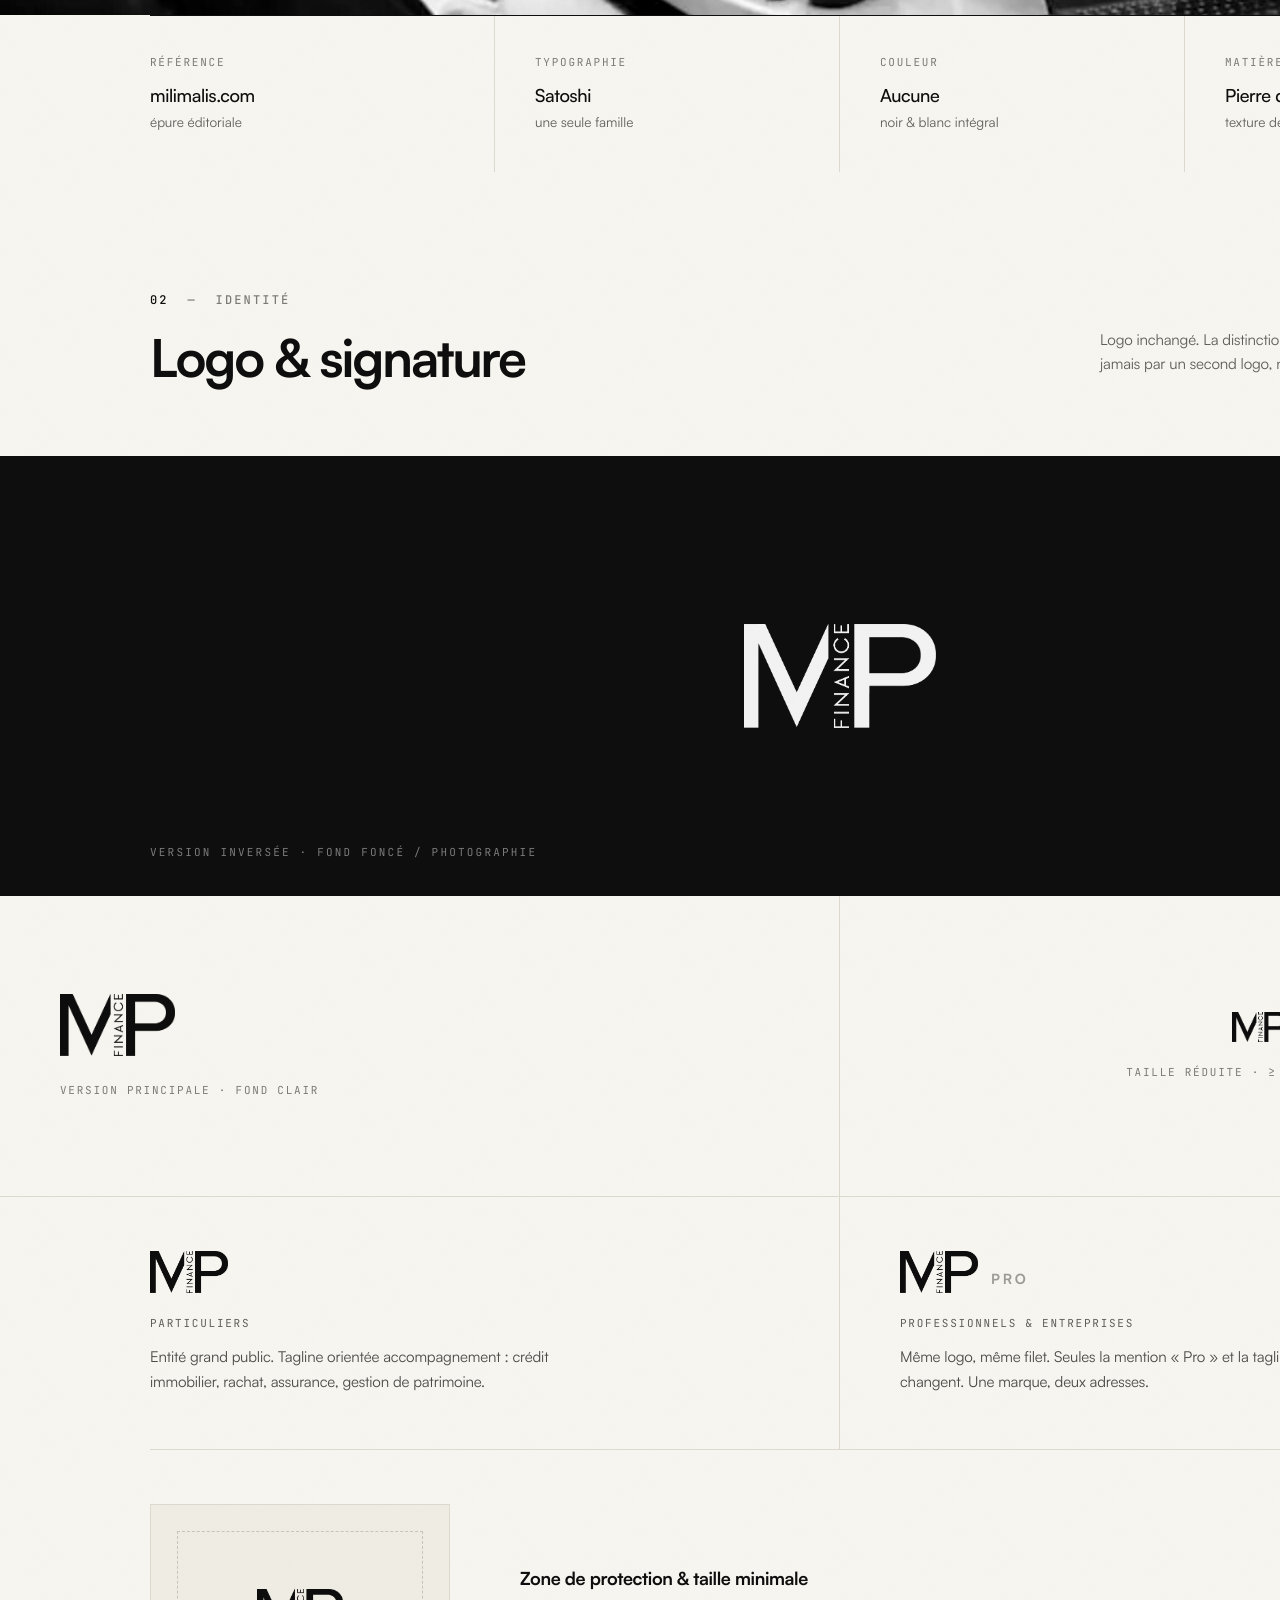
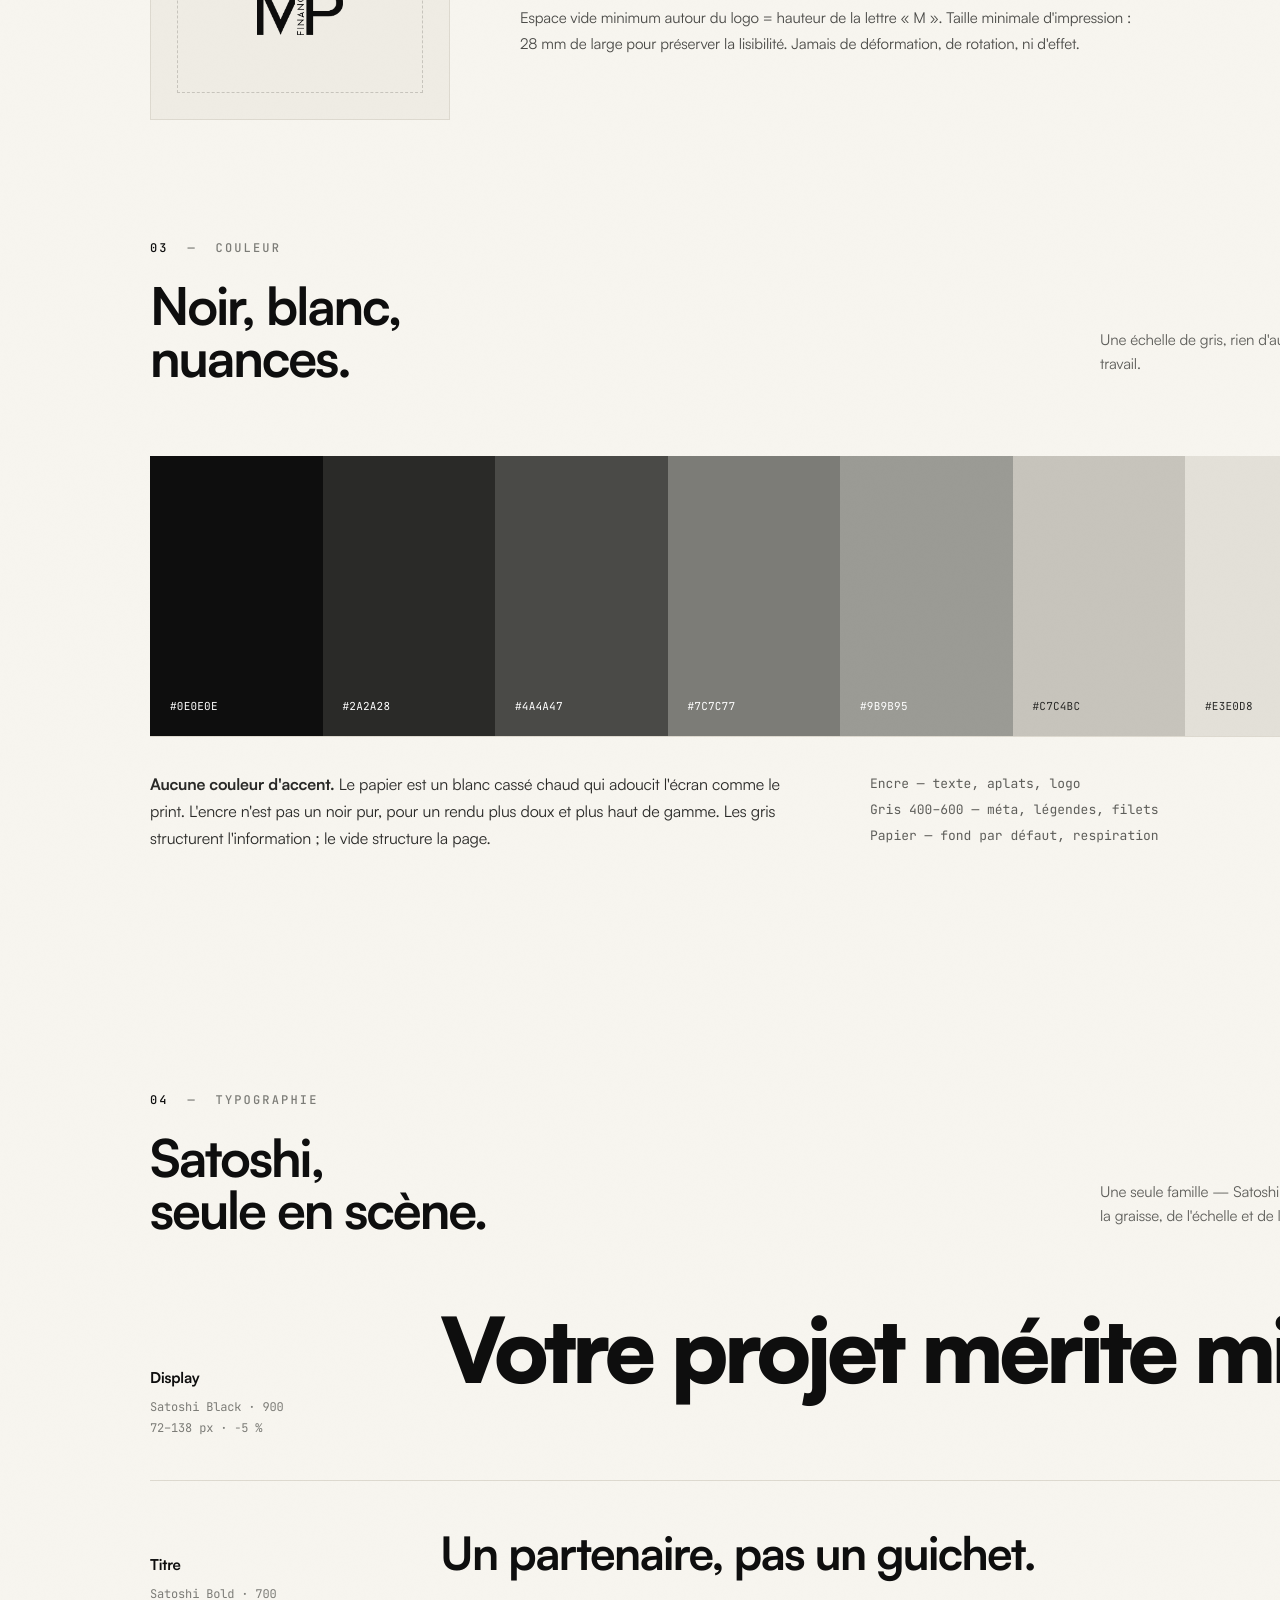
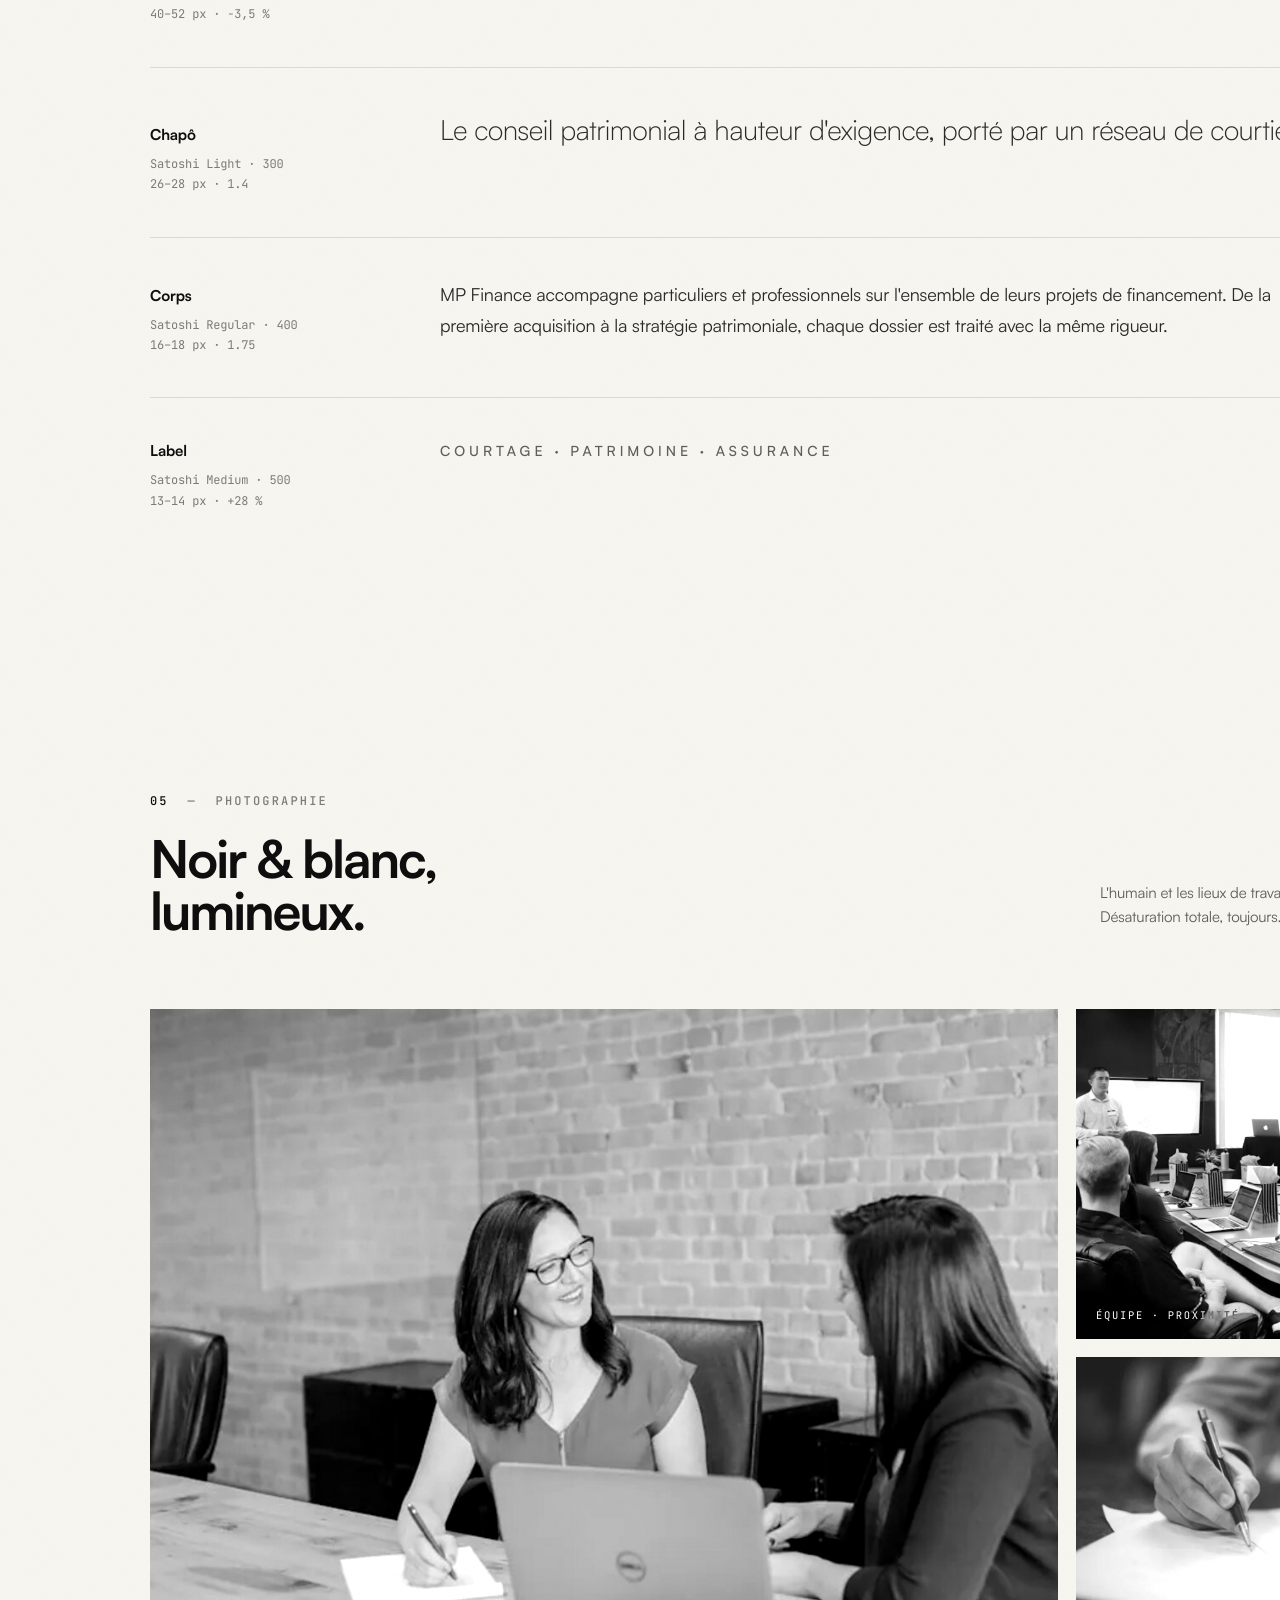
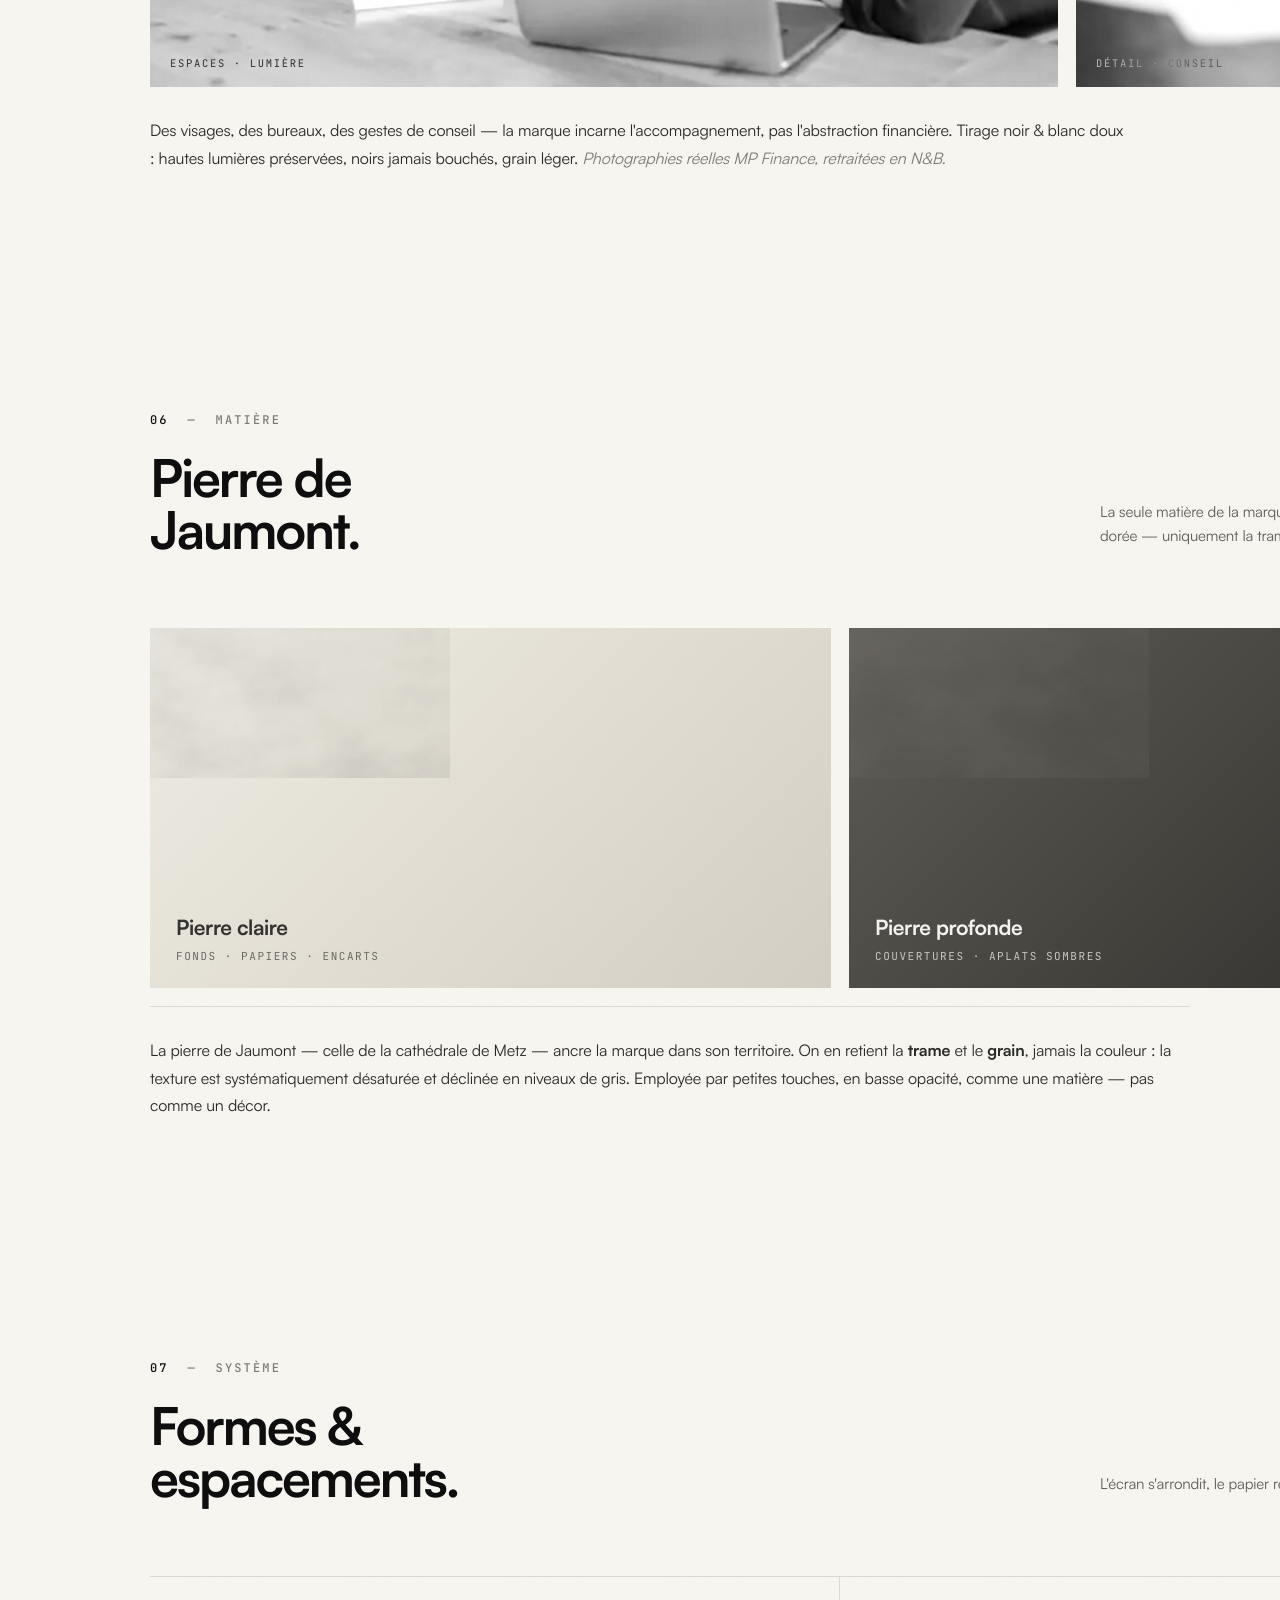
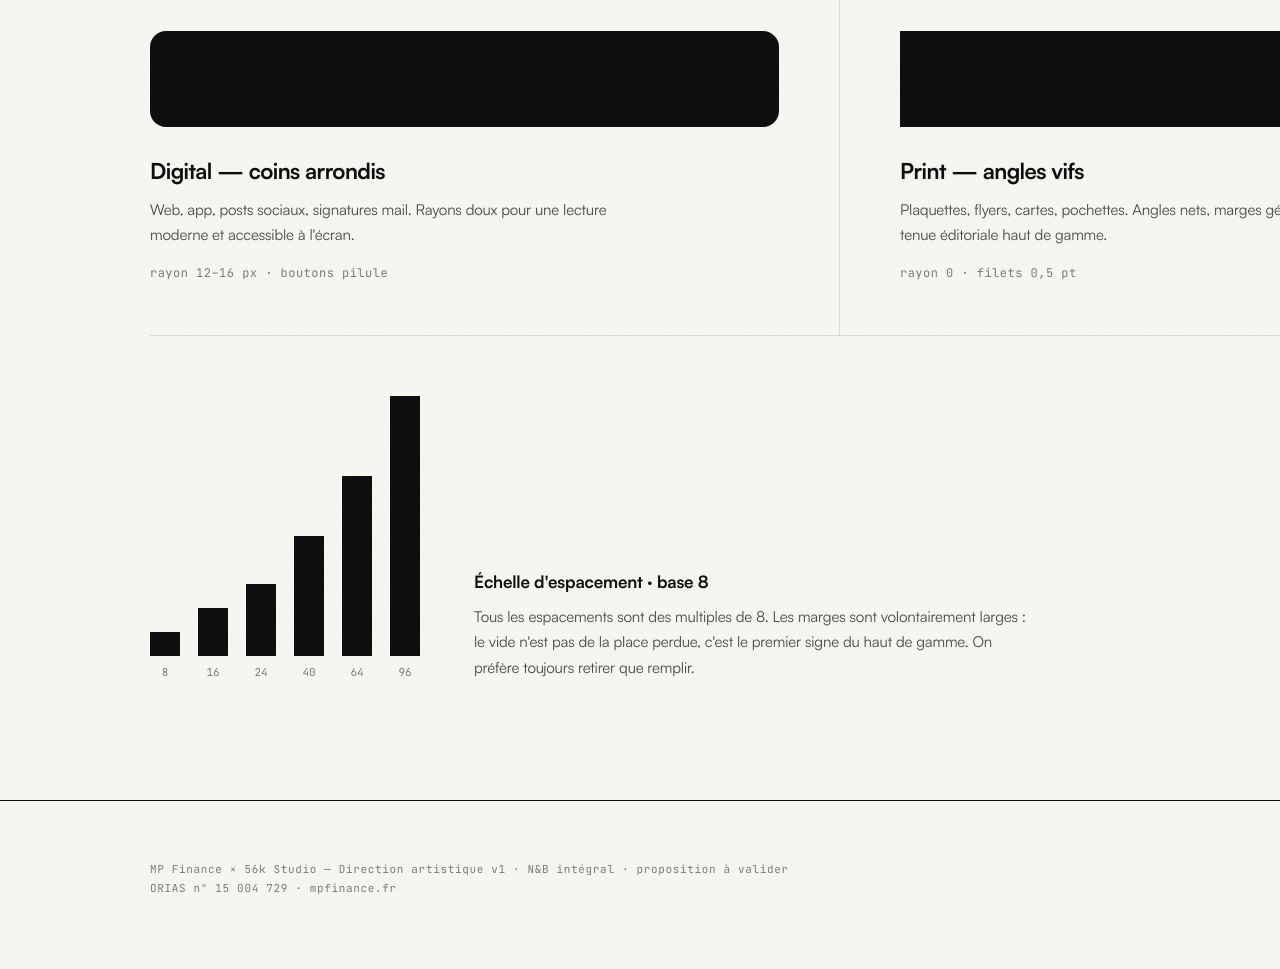
==== commit 23a70e72: "feat: typo Satoshi (Fontshare) sur toute la DA v1 — self-hosted woff2, 100% N&B conservé" ====
--- a/index.html
+++ b/index.html
@@ -5,7 +5,8 @@
 <title>MP Finance — Direction Artistique v1 · N&B</title>
 <link rel="preconnect" href="https://fonts.googleapis.com">
 <link rel="preconnect" href="https://fonts.gstatic.com" crossorigin>
-<link href="https://fonts.googleapis.com/css2?family=Golos+Text:wght@400;500;600;700;800;900&family=JetBrains+Mono:wght@400;500&display=swap" rel="stylesheet">
+<link href="https://fonts.googleapis.com/css2?family=JetBrains+Mono:wght@400;500&display=swap" rel="stylesheet">
+<link rel="stylesheet" href="assets/fonts/satoshi.css">
 <style>
   :root{
     --ink:#0e0e0e;--ink-soft:#2a2a28;--g-800:#1c1c1a;--g-700:#4a4a47;--g-600:#5e5e5a;
@@ -15,7 +16,7 @@
   }
   *{margin:0;padding:0;box-sizing:border-box}
   html,body{background:#cbc7bd}
-  body{font-family:'Golos Text',sans-serif;color:var(--ink);letter-spacing:-0.011em;-webkit-font-smoothing:antialiased;text-rendering:geometricPrecision}
+  body{font-family:'Satoshi',sans-serif;color:var(--ink);letter-spacing:-0.011em;-webkit-font-smoothing:antialiased;text-rendering:geometricPrecision}
   .board{width:1680px;margin:0 auto;background:var(--paper);overflow:hidden;position:relative}
   .board::after{content:"";position:absolute;inset:0;pointer-events:none;background-image:url("data:image/svg+xml;utf8,<svg xmlns='http://www.w3.org/2000/svg' width='160' height='160'><filter id='n'><feTurbulence type='fractalNoise' baseFrequency='0.9' numOctaves='2'/><feColorMatrix type='saturate' values='0'/></filter><rect width='100%25' height='100%25' filter='url(%23n)' opacity='0.5'/></svg>");opacity:.022;mix-blend-mode:multiply}
   .wrap{padding-left:150px;padding-right:150px}
@@ -35,10 +36,10 @@
   /* hero */
   .hero{padding:130px 150px 96px;position:relative}
   .hero .ey{margin-bottom:44px}
-  .hero h1{font-weight:800;font-size:142px;line-height:0.9;letter-spacing:-0.055em}
+  .hero h1{font-weight:900;font-size:138px;line-height:0.9;letter-spacing:-0.05em}
   .hero h1 em{font-style:normal;font-weight:300;color:var(--g-400)}
   .hero .lead{margin-left:auto;margin-top:60px;max-width:560px;font-size:19px;line-height:1.72;color:var(--ink-soft);font-weight:400}
-  .hero .lead .first{font-weight:600;color:var(--ink)}
+  .hero .lead .first{font-weight:500;color:var(--ink)}
 
   /* full-bleed photo */
   .bleed{position:relative;width:100%}
@@ -53,7 +54,7 @@
   .meta .cell:last-child{border-right:0}
   .meta .cell:not(:first-child){padding-left:40px}
   .meta .k{font-family:'JetBrains Mono',monospace;font-size:11px;letter-spacing:.16em;text-transform:uppercase;color:var(--g-500);margin-bottom:14px}
-  .meta .v{font-size:18px;font-weight:600;letter-spacing:-0.02em}
+  .meta .v{font-size:18px;font-weight:500;letter-spacing:-0.02em}
   .meta .v small{display:block;font-weight:400;font-size:13.5px;color:var(--g-600);margin-top:6px;letter-spacing:0}
 
   /* section scaffold */
@@ -105,11 +106,11 @@
   .ty .row:first-of-type{border-top:0;padding-top:0}
   .ty .row .m .lv{font-weight:700;font-size:15px}
   .ty .row .m .sp{font-family:'JetBrains Mono',monospace;font-size:12px;color:var(--g-500);margin-top:9px;line-height:1.7}
-  .s-disp{font-weight:800;font-size:92px;letter-spacing:-0.055em;line-height:0.9}
+  .s-disp{font-weight:900;font-size:90px;letter-spacing:-0.05em;line-height:0.9}
   .s-h2{font-weight:700;font-size:46px;letter-spacing:-0.035em}
   .s-lead{font-weight:300;font-size:28px;color:var(--ink-soft);line-height:1.4;letter-spacing:-0.02em}
   .s-body{font-weight:400;font-size:18px;color:var(--ink-soft);line-height:1.75;max-width:840px}
-  .s-label{font-family:'Golos Text';font-weight:600;font-size:14px;letter-spacing:.28em;text-transform:uppercase;color:var(--g-600)}
+  .s-label{font-family:'Satoshi';font-weight:500;font-size:14px;letter-spacing:.28em;text-transform:uppercase;color:var(--g-600)}
 
   /* 04 photo composition */
   .photo-comp{display:grid;grid-template-columns:2fr 1fr;grid-template-rows:repeat(2,330px);gap:18px}
@@ -155,7 +156,7 @@
 
   footer{padding:60px 150px 70px;border-top:1px solid var(--ink);display:flex;justify-content:space-between;align-items:center}
   footer .l{font-family:'JetBrains Mono',monospace;font-size:11px;letter-spacing:.06em;color:var(--g-500);max-width:900px;line-height:1.7}
-  footer .r{font-weight:800;font-size:15px;letter-spacing:-0.02em}
+  footer .r{font-weight:900;font-size:15px;letter-spacing:-0.02em}
 </style>
 </head>
 <body>
@@ -185,7 +186,7 @@
   <div class="wrap">
     <div class="meta">
       <div class="cell"><div class="k">Référence</div><div class="v">milimalis.com<small>épure éditoriale</small></div></div>
-      <div class="cell"><div class="k">Typographie</div><div class="v">Golos Text<small>une seule famille</small></div></div>
+      <div class="cell"><div class="k">Typographie</div><div class="v">Satoshi<small>une seule famille</small></div></div>
       <div class="cell"><div class="k">Couleur</div><div class="v">Aucune<small>noir &amp; blanc intégral</small></div></div>
       <div class="cell"><div class="k">Matière</div><div class="v">Pierre de Jaumont<small>texture désaturée</small></div></div>
     </div>
@@ -260,15 +261,15 @@
   <!-- 03 TYPO -->
   <section class="wrap">
     <div class="sec-head">
-      <div class="l"><div class="ey"><b>04</b> &nbsp;—&nbsp; Typographie</div><h2>Golos Text,<br>seule en scène.</h2></div>
-      <div class="note">Une seule famille. Toute la hiérarchie naît de la graisse, de l'échelle et de la casse — jamais d'une 2ᵉ police.</div>
+      <div class="l"><div class="ey"><b>04</b> &nbsp;—&nbsp; Typographie</div><h2>Satoshi,<br>seule en scène.</h2></div>
+      <div class="note">Une seule famille — Satoshi (Fontshare). Toute la hiérarchie naît de la graisse, de l'échelle et de la casse — jamais d'une 2ᵉ police.</div>
     </div>
     <div class="ty">
-      <div class="row"><div class="m"><div class="lv">Display</div><div class="sp">Golos 800<br>72–142 px · −5,5 %</div></div><div class="s-disp">Votre projet mérite mieux.</div></div>
-      <div class="row"><div class="m"><div class="lv">Titre</div><div class="sp">Golos 700<br>40–52 px · −3,5 %</div></div><div class="s-h2">Un partenaire, pas un guichet.</div></div>
-      <div class="row"><div class="m"><div class="lv">Chapô</div><div class="sp">Golos 300<br>26–28 px · 1.4</div></div><div class="s-lead">Le conseil patrimonial à hauteur d'exigence, porté par un réseau de courtiers indépendants.</div></div>
-      <div class="row"><div class="m"><div class="lv">Corps</div><div class="sp">Golos 400<br>16–18 px · 1.75</div></div><div class="s-body">MP Finance accompagne particuliers et professionnels sur l'ensemble de leurs projets de financement. De la première acquisition à la stratégie patrimoniale, chaque dossier est traité avec la même rigueur.</div></div>
-      <div class="row"><div class="m"><div class="lv">Label</div><div class="sp">Golos 600<br>13–14 px · +28 %</div></div><div class="s-label">Courtage · Patrimoine · Assurance</div></div>
+      <div class="row"><div class="m"><div class="lv">Display</div><div class="sp">Satoshi Black · 900<br>72–138 px · −5 %</div></div><div class="s-disp">Votre projet mérite mieux.</div></div>
+      <div class="row"><div class="m"><div class="lv">Titre</div><div class="sp">Satoshi Bold · 700<br>40–52 px · −3,5 %</div></div><div class="s-h2">Un partenaire, pas un guichet.</div></div>
+      <div class="row"><div class="m"><div class="lv">Chapô</div><div class="sp">Satoshi Light · 300<br>26–28 px · 1.4</div></div><div class="s-lead">Le conseil patrimonial à hauteur d'exigence, porté par un réseau de courtiers indépendants.</div></div>
+      <div class="row"><div class="m"><div class="lv">Corps</div><div class="sp">Satoshi Regular · 400<br>16–18 px · 1.75</div></div><div class="s-body">MP Finance accompagne particuliers et professionnels sur l'ensemble de leurs projets de financement. De la première acquisition à la stratégie patrimoniale, chaque dossier est traité avec la même rigueur.</div></div>
+      <div class="row"><div class="m"><div class="lv">Label</div><div class="sp">Satoshi Medium · 500<br>13–14 px · +28 %</div></div><div class="s-label">Courtage · Patrimoine · Assurance</div></div>
     </div>
   </section>
 
--- a/assets/fonts/satoshi.css
+++ b/assets/fonts/satoshi.css
@@ -0,0 +1,6 @@
+/* MP Finance — Satoshi (Fontshare, self-hosted woff2) */
+@font-face{font-family:'Satoshi';src:url('Satoshi-Light.woff2') format('woff2');font-weight:300;font-style:normal;font-display:swap}
+@font-face{font-family:'Satoshi';src:url('Satoshi-Regular.woff2') format('woff2');font-weight:400;font-style:normal;font-display:swap}
+@font-face{font-family:'Satoshi';src:url('Satoshi-Medium.woff2') format('woff2');font-weight:500;font-style:normal;font-display:swap}
+@font-face{font-family:'Satoshi';src:url('Satoshi-Bold.woff2') format('woff2');font-weight:700;font-style:normal;font-display:swap}
+@font-face{font-family:'Satoshi';src:url('Satoshi-Black.woff2') format('woff2');font-weight:900;font-style:normal;font-display:swap}
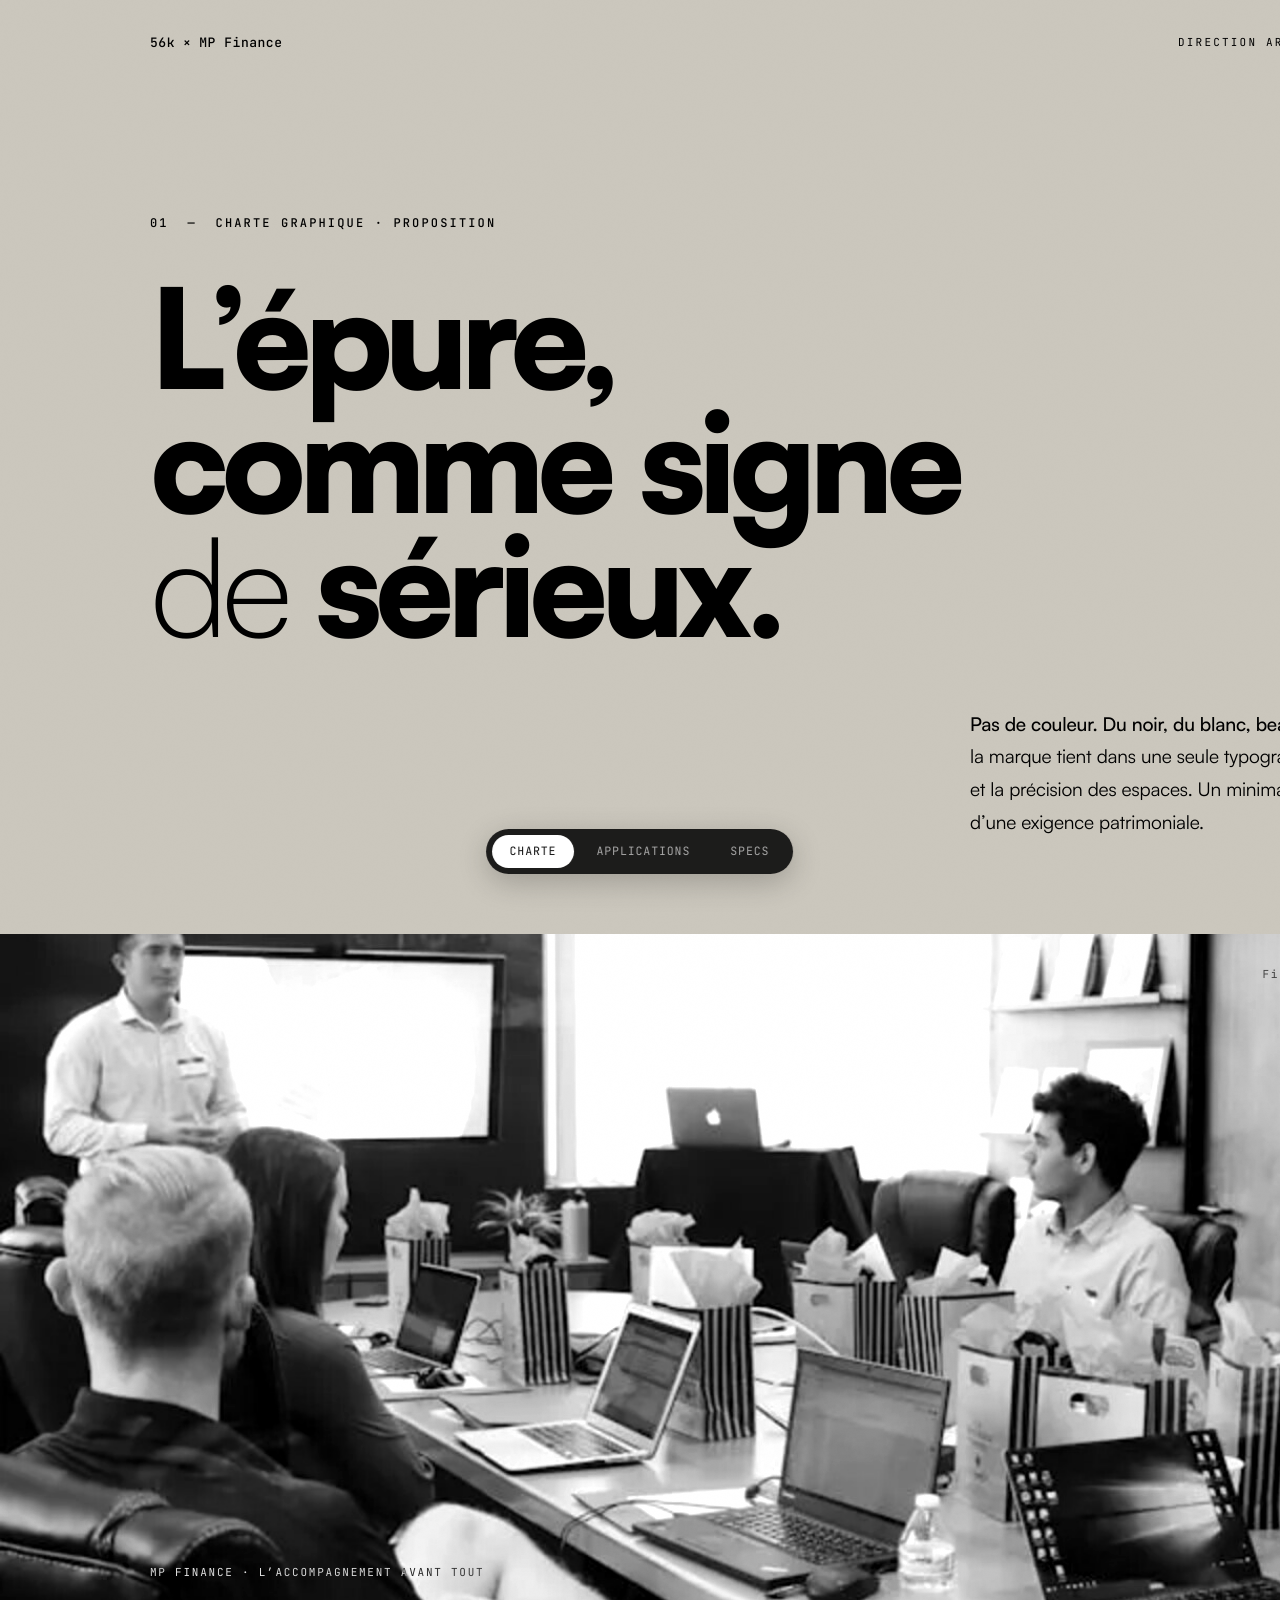
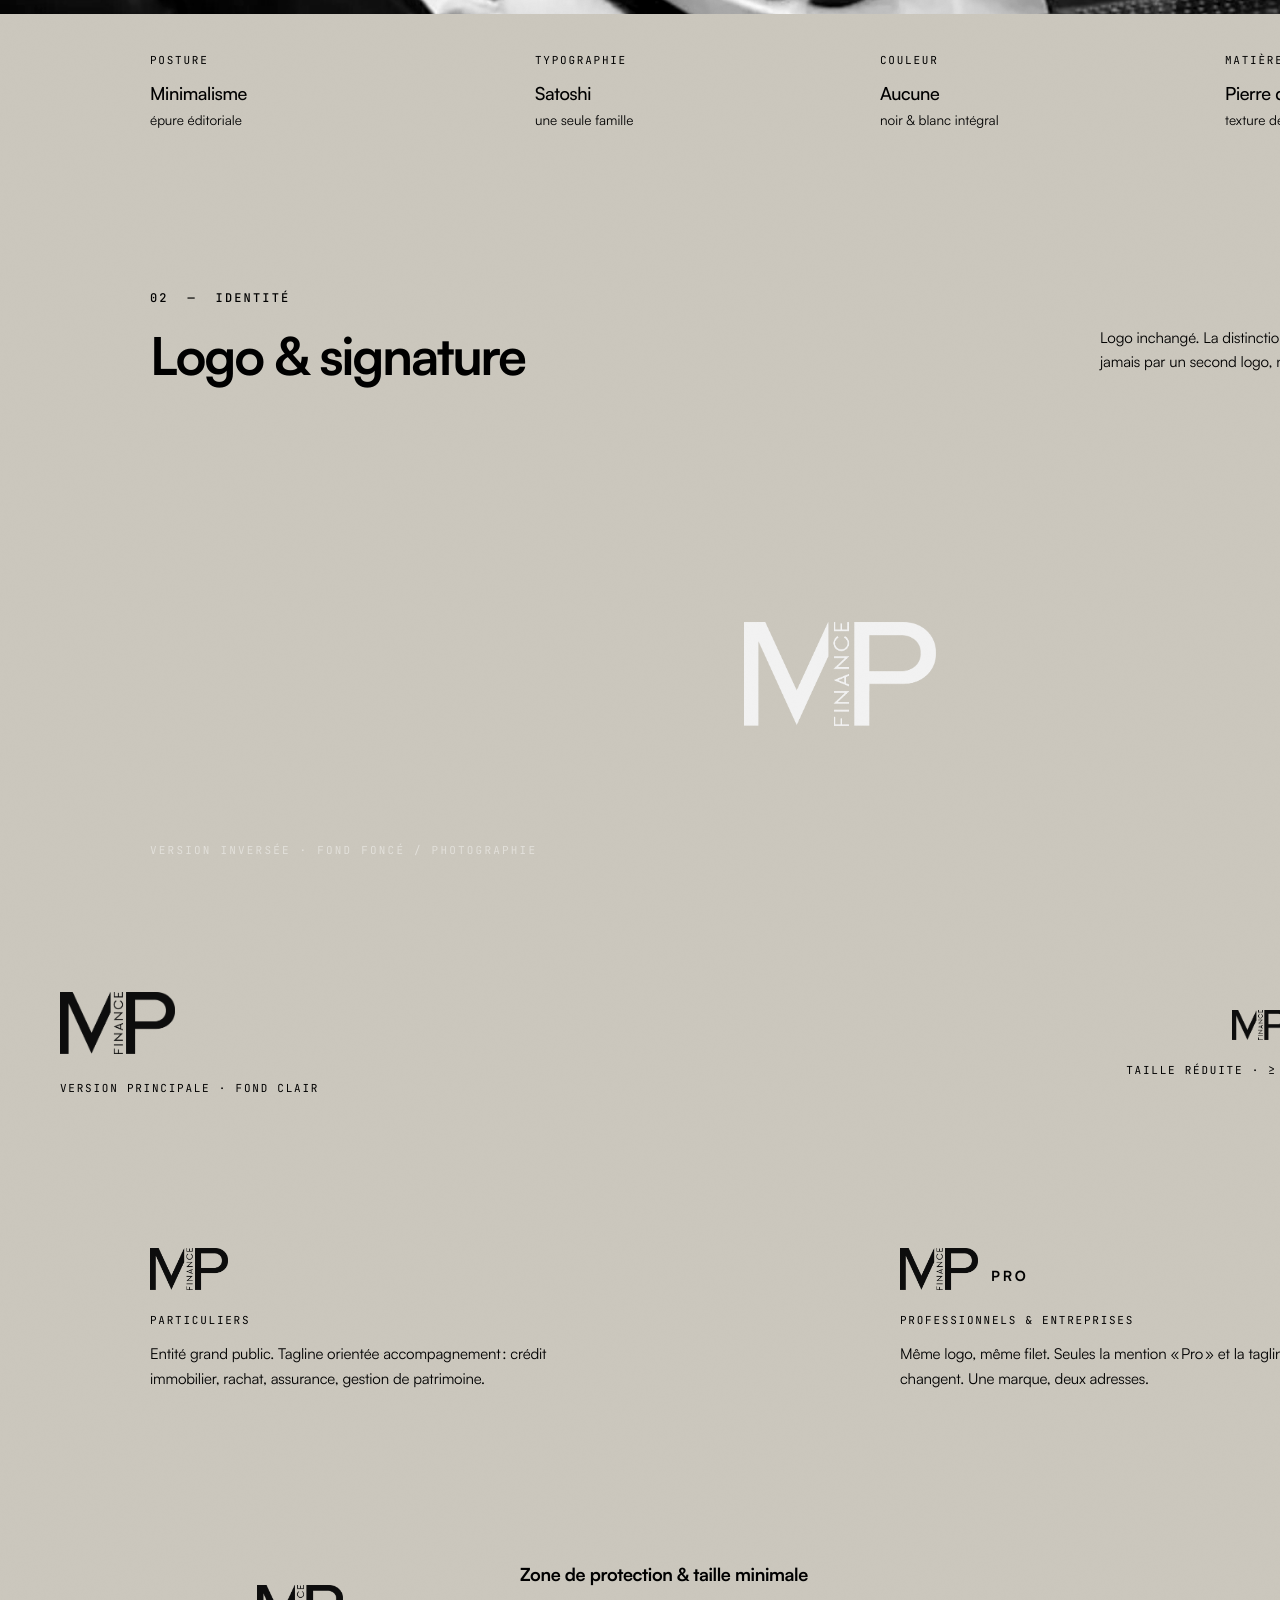
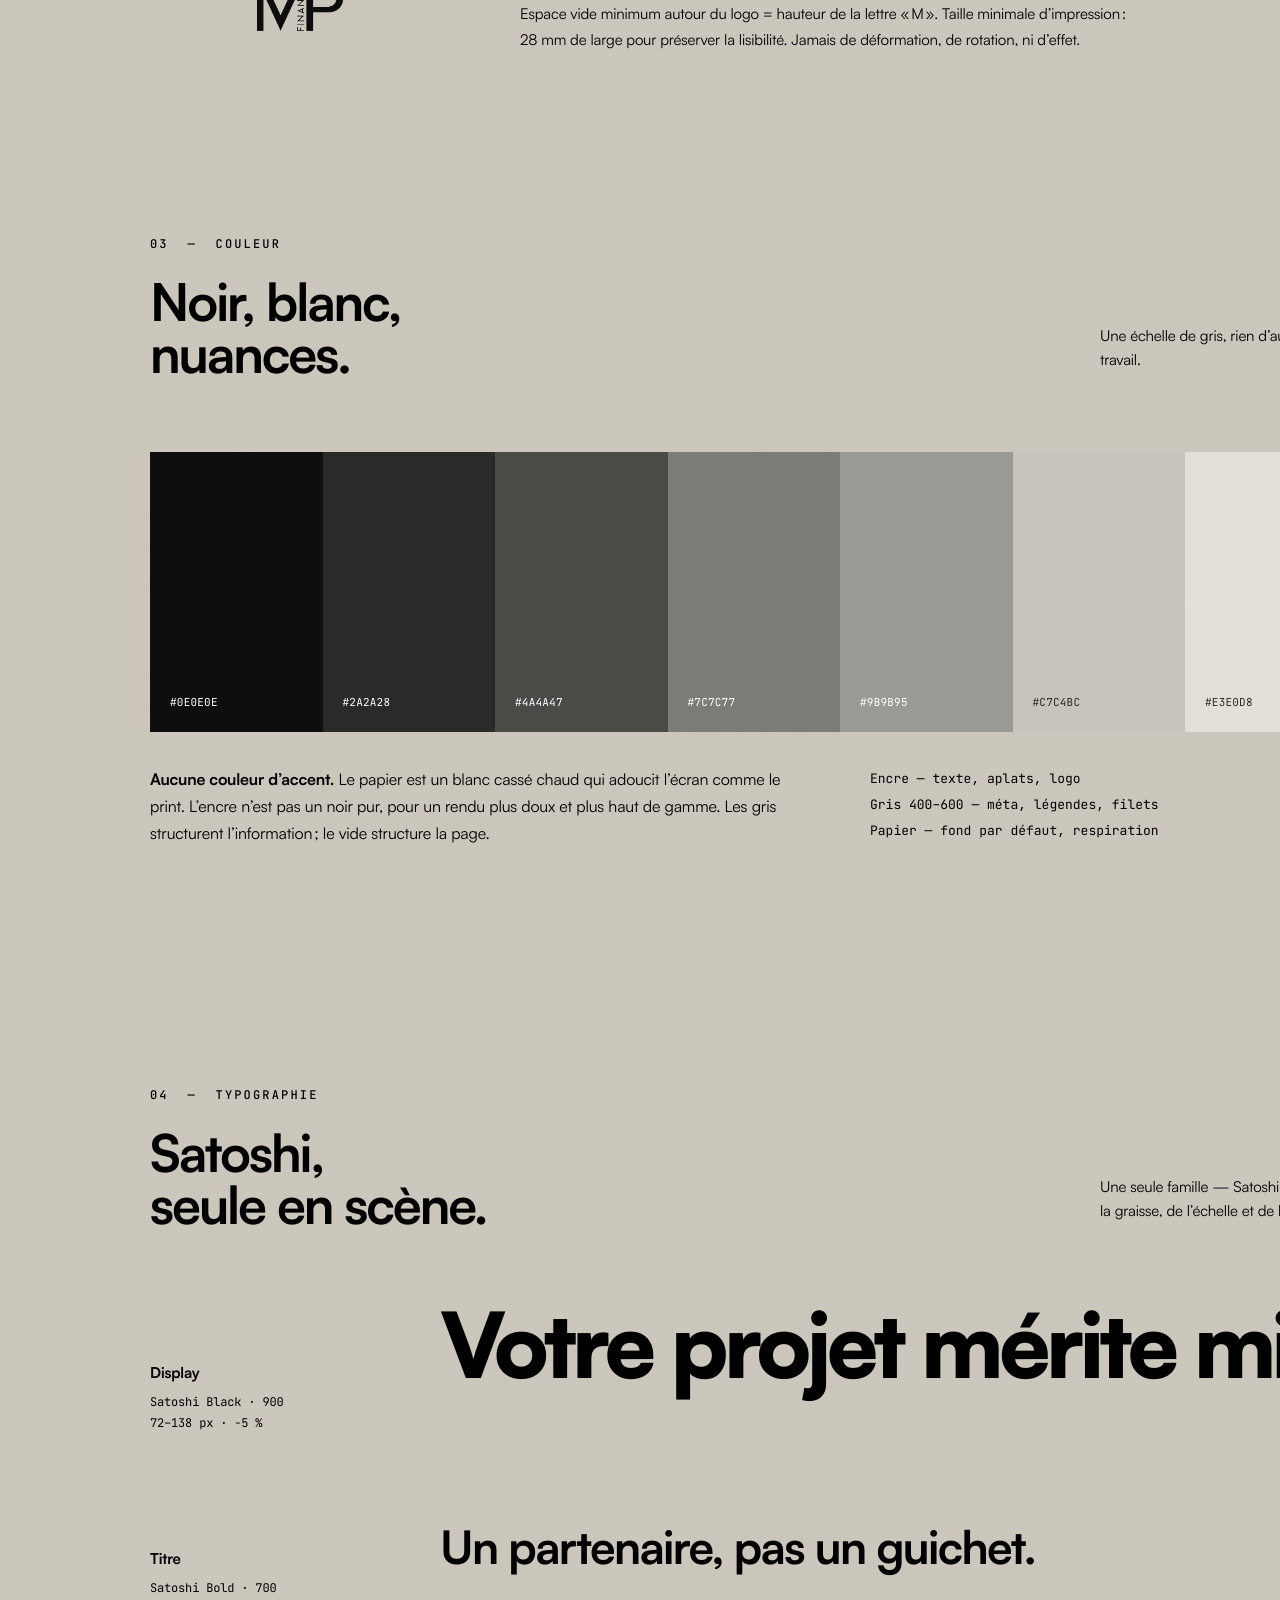
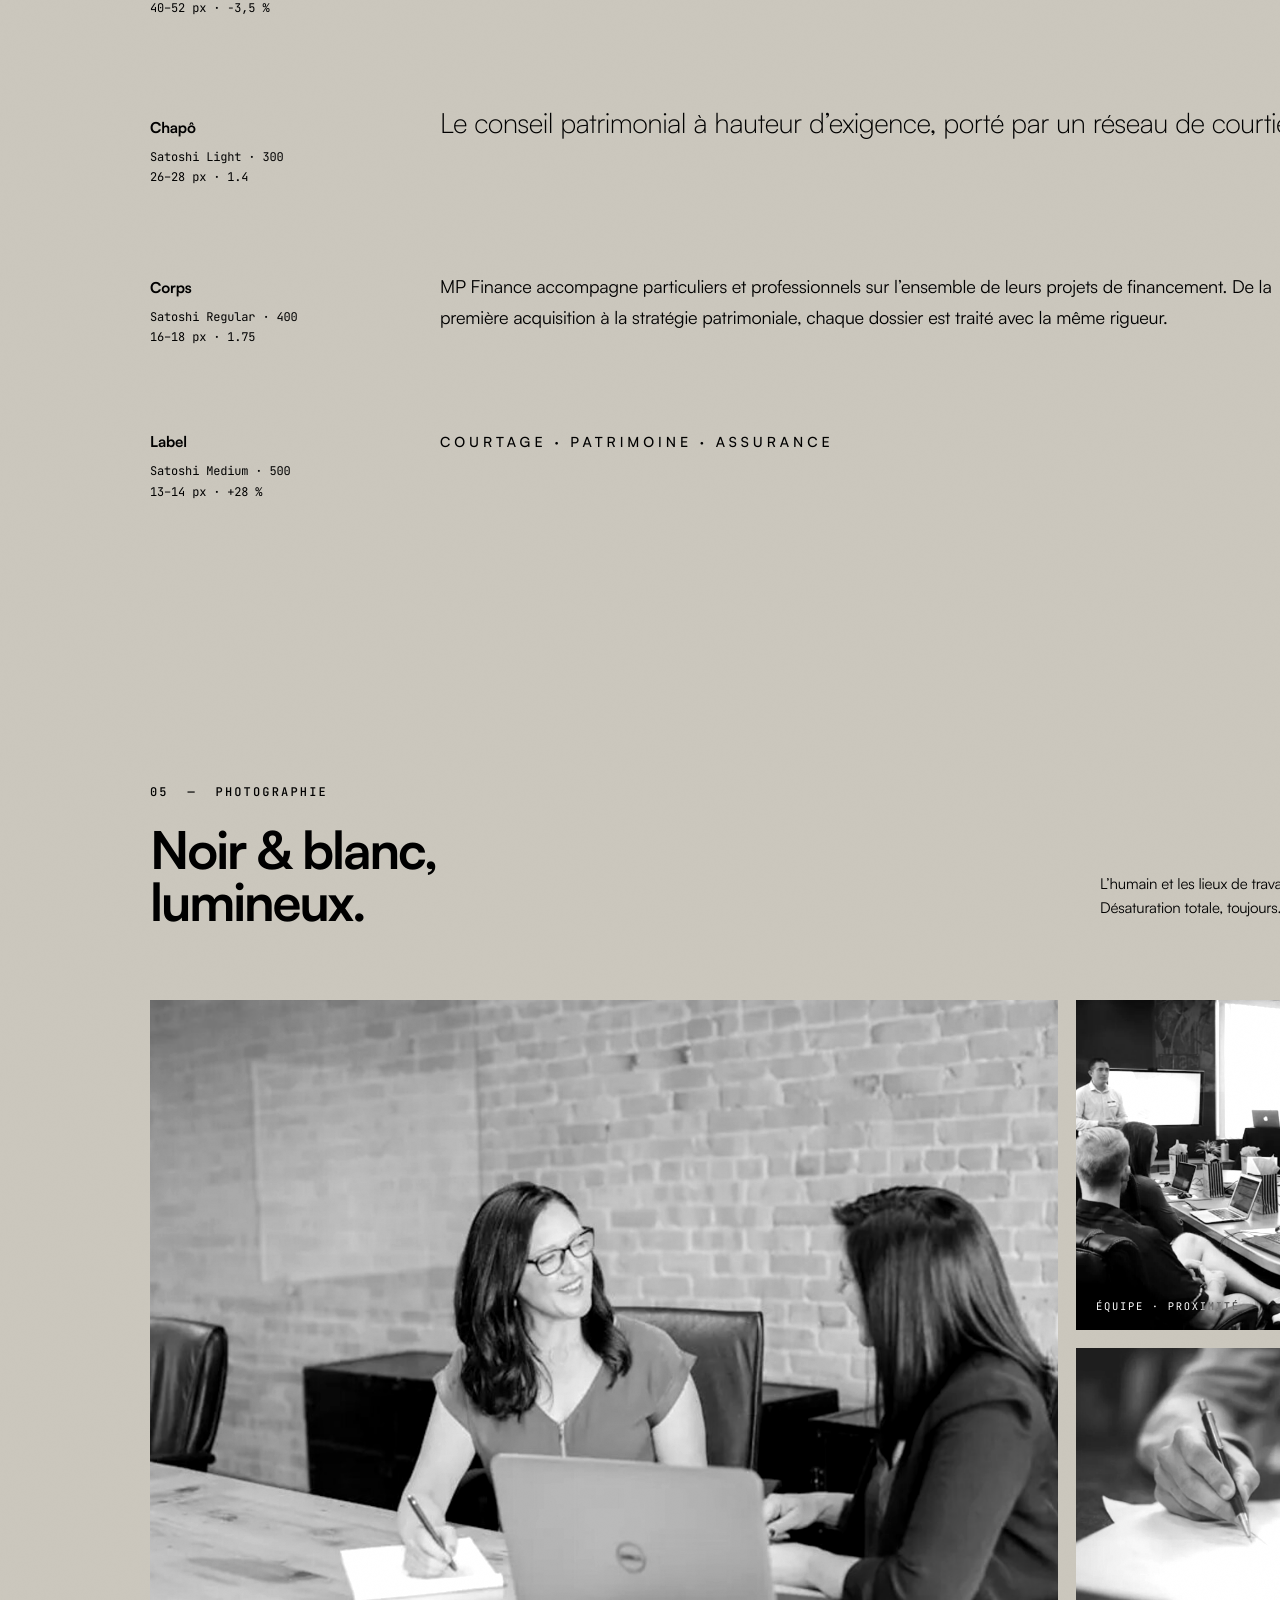
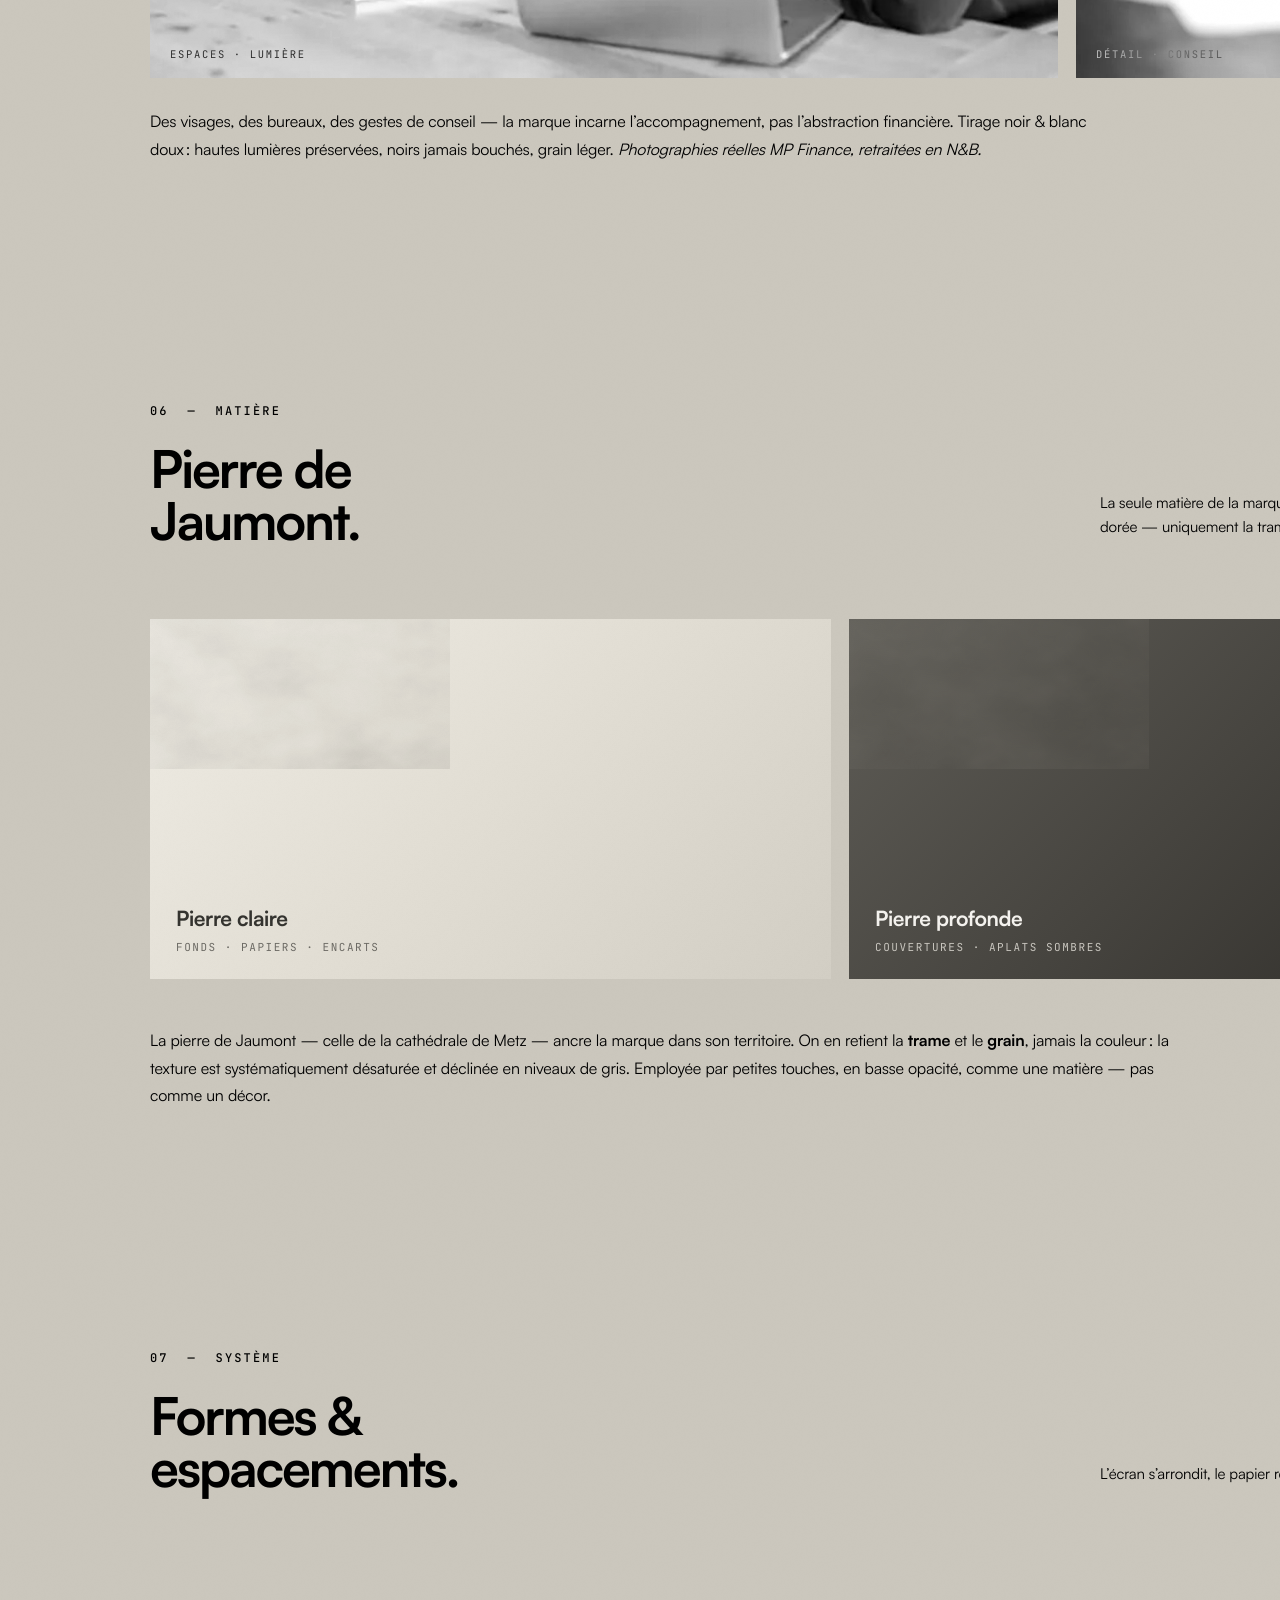
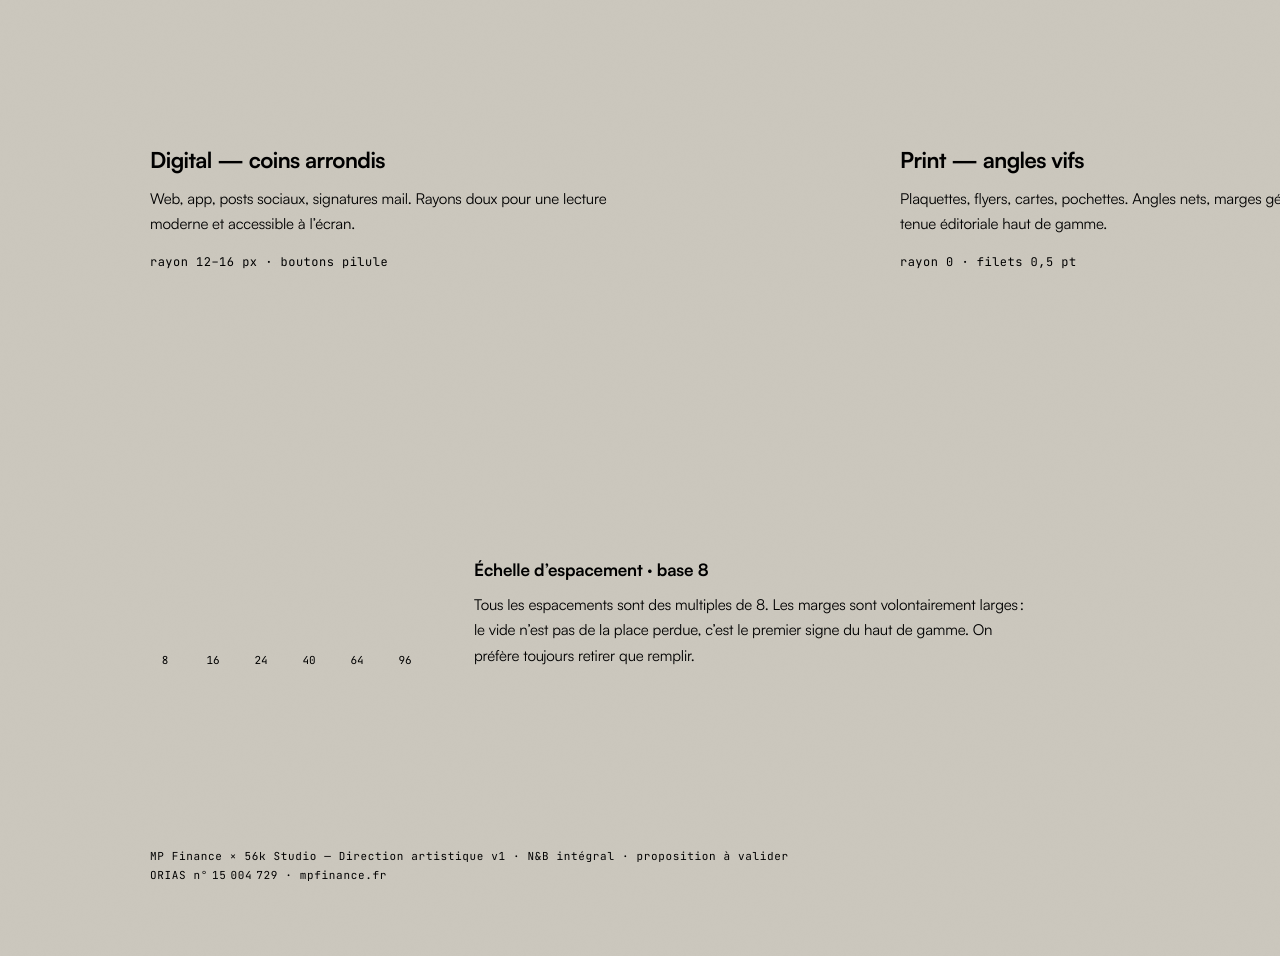
==== commit b961ea1f: "fix: passe qualité charte — micro-typo FR (apostrophes courbes, fines insécables, guillemets), palet" ====
--- a/index.html
+++ b/index.html
@@ -8,10 +8,10 @@
 <link href="https://fonts.googleapis.com/css2?family=JetBrains+Mono:wght@400;500&display=swap" rel="stylesheet">
 <link rel="stylesheet" href="assets/fonts/satoshi.css">
 <style>
-  :root{
+  :root{
     --ink:#0e0e0e;--ink-soft:#2a2a28;--g-800:#1c1c1a;--g-700:#4a4a47;--g-600:#5e5e5a;
     --g-500:#7c7c77;--g-400:#9b9b95;--g-300:#c7c4bc;--g-200:#e3e0d8;--g-100:#eeebe3;
-    --paper:#f7f5ef;--paper-2:#efece4;--white:#ffffff;
+    --paper:#faf8f3;--paper-2:#f1efe9;--white:#ffffff;
     --line:#ddd9cf;
   }
   *{margin:0;padding:0;box-sizing:border-box}
@@ -171,21 +171,21 @@
   <!-- HERO -->
   <div class="hero">
     <div class="ey"><b>01</b> &nbsp;—&nbsp; Charte graphique · proposition</div>
-    <h1>L'épure,<br>comme signe<br><em>de</em> sérieux.</h1>
-    <p class="lead"><span class="first">Pas de couleur. Du noir, du blanc, beaucoup de respiration.</span> Toute la marque tient dans une seule typographie, une photographie sobre et la précision des espaces. Un minimalisme intégral, à la hauteur d'une exigence patrimoniale.</p>
+    <h1>L’épure,<br>comme signe<br><em>de</em> sérieux.</h1>
+    <p class="lead"><span class="first">Pas de couleur. Du noir, du blanc, beaucoup de respiration.</span> Toute la marque tient dans une seule typographie, une photographie sobre et la précision des espaces. Un minimalisme intégral, à la hauteur d’une exigence patrimoniale.</p>
   </div>
 
   <!-- FULL-BLEED PHOTO -->
   <div class="bleed band">
     <img src="assets/mpf-team.jpg" alt="Équipe MP Finance">
-    <span class="cap">MP Finance · l'accompagnement avant tout</span>
+    <span class="cap">MP Finance · l’accompagnement avant tout</span>
     <span class="idx">Fig. 00 — Photographie de marque</span>
   </div>
 
   <!-- META STRIP -->
   <div class="wrap">
     <div class="meta">
-      <div class="cell"><div class="k">Référence</div><div class="v">milimalis.com<small>épure éditoriale</small></div></div>
+      <div class="cell"><div class="k">Posture</div><div class="v">Minimalisme<small>épure éditoriale</small></div></div>
       <div class="cell"><div class="k">Typographie</div><div class="v">Satoshi<small>une seule famille</small></div></div>
       <div class="cell"><div class="k">Couleur</div><div class="v">Aucune<small>noir &amp; blanc intégral</small></div></div>
       <div class="cell"><div class="k">Matière</div><div class="v">Pierre de Jaumont<small>texture désaturée</small></div></div>
@@ -219,19 +219,19 @@
       <div class="e">
         <div class="lk"><img src="assets/logo-noir.png" alt="MP Finance"></div>
         <div class="nm">Particuliers</div>
-        <p>Entité grand public. Tagline orientée accompagnement : crédit immobilier, rachat, assurance, gestion de patrimoine.</p>
+        <p>Entité grand public. Tagline orientée accompagnement : crédit immobilier, rachat, assurance, gestion de patrimoine.</p>
       </div>
       <div class="e">
         <div class="lk"><img src="assets/logo-noir.png" alt="MP Finance"><span class="pro">PRO</span></div>
         <div class="nm">Professionnels &amp; entreprises</div>
-        <p>Même logo, même filet. Seules la mention « Pro » et la tagline changent. Une marque, deux adresses.</p>
+        <p>Même logo, même filet. Seules la mention « Pro » et la tagline changent. Une marque, deux adresses.</p>
       </div>
     </div>
     <div class="clear">
       <div class="dia"><span class="pad"></span><img src="assets/logo-noir.png" alt="MP Finance"></div>
       <div class="tx">
         <h4>Zone de protection &amp; taille minimale</h4>
-        <p>Espace vide minimum autour du logo = hauteur de la lettre « M ». Taille minimale d'impression : 28 mm de large pour préserver la lisibilité. Jamais de déformation, de rotation, ni d'effet.</p>
+        <p>Espace vide minimum autour du logo = hauteur de la lettre « M ». Taille minimale d’impression : 28 mm de large pour préserver la lisibilité. Jamais de déformation, de rotation, ni d’effet.</p>
       </div>
     </div>
   </div>
@@ -240,7 +240,7 @@
   <section class="wrap">
     <div class="sec-head">
       <div class="l"><div class="ey"><b>03</b> &nbsp;—&nbsp; Couleur</div><h2>Noir, blanc,<br>nuances.</h2></div>
-      <div class="note">Une échelle de gris, rien d'autre. Le contraste et le vide font tout le travail.</div>
+      <div class="note">Une échelle de gris, rien d’autre. Le contraste et le vide font tout le travail.</div>
     </div>
     <div class="scale">
       <div class="sw" style="background:#0e0e0e"><span class="hx" style="color:#fff">#0E0E0E</span></div>
@@ -250,9 +250,9 @@
       <div class="sw" style="background:#9b9b95"><span class="hx" style="color:#fff">#9B9B95</span></div>
       <div class="sw" style="background:#c7c4bc"><span class="hx" style="color:#2a2a28">#C7C4BC</span></div>
       <div class="sw" style="background:#e3e0d8"><span class="hx" style="color:#2a2a28">#E3E0D8</span></div>
-      <div class="sw" style="background:#f7f5ef;box-shadow:inset 1px 0 0 #e3e0d8"><span class="hx" style="color:#2a2a28">#F7F5EF</span></div>
+      <div class="sw" style="background:#faf8f3;box-shadow:inset 1px 0 0 #e3e0d8"><span class="hx" style="color:#2a2a28">#FAF8F3</span></div>
       <div class="meta-r">
-        <p><strong>Aucune couleur d'accent.</strong> Le papier est un blanc cassé chaud qui adoucit l'écran comme le print. L'encre n'est pas un noir pur, pour un rendu plus doux et plus haut de gamme. Les gris structurent l'information ; le vide structure la page.</p>
+        <p><strong>Aucune couleur d’accent.</strong> Le papier est un blanc cassé chaud qui adoucit l’écran comme le print. L’encre n’est pas un noir pur, pour un rendu plus doux et plus haut de gamme. Les gris structurent l’information ; le vide structure la page.</p>
         <div class="mono">Encre — texte, aplats, logo<br>Gris 400–600 — méta, légendes, filets<br>Papier — fond par défaut, respiration</div>
       </div>
     </div>
@@ -262,13 +262,13 @@
   <section class="wrap">
     <div class="sec-head">
       <div class="l"><div class="ey"><b>04</b> &nbsp;—&nbsp; Typographie</div><h2>Satoshi,<br>seule en scène.</h2></div>
-      <div class="note">Une seule famille — Satoshi (Fontshare). Toute la hiérarchie naît de la graisse, de l'échelle et de la casse — jamais d'une 2ᵉ police.</div>
+      <div class="note">Une seule famille — Satoshi (Fontshare). Toute la hiérarchie naît de la graisse, de l’échelle et de la casse — jamais d’une 2ᵉ police.</div>
     </div>
     <div class="ty">
       <div class="row"><div class="m"><div class="lv">Display</div><div class="sp">Satoshi Black · 900<br>72–138 px · −5 %</div></div><div class="s-disp">Votre projet mérite mieux.</div></div>
       <div class="row"><div class="m"><div class="lv">Titre</div><div class="sp">Satoshi Bold · 700<br>40–52 px · −3,5 %</div></div><div class="s-h2">Un partenaire, pas un guichet.</div></div>
-      <div class="row"><div class="m"><div class="lv">Chapô</div><div class="sp">Satoshi Light · 300<br>26–28 px · 1.4</div></div><div class="s-lead">Le conseil patrimonial à hauteur d'exigence, porté par un réseau de courtiers indépendants.</div></div>
-      <div class="row"><div class="m"><div class="lv">Corps</div><div class="sp">Satoshi Regular · 400<br>16–18 px · 1.75</div></div><div class="s-body">MP Finance accompagne particuliers et professionnels sur l'ensemble de leurs projets de financement. De la première acquisition à la stratégie patrimoniale, chaque dossier est traité avec la même rigueur.</div></div>
+      <div class="row"><div class="m"><div class="lv">Chapô</div><div class="sp">Satoshi Light · 300<br>26–28 px · 1.4</div></div><div class="s-lead">Le conseil patrimonial à hauteur d’exigence, porté par un réseau de courtiers indépendants.</div></div>
+      <div class="row"><div class="m"><div class="lv">Corps</div><div class="sp">Satoshi Regular · 400<br>16–18 px · 1.75</div></div><div class="s-body">MP Finance accompagne particuliers et professionnels sur l’ensemble de leurs projets de financement. De la première acquisition à la stratégie patrimoniale, chaque dossier est traité avec la même rigueur.</div></div>
       <div class="row"><div class="m"><div class="lv">Label</div><div class="sp">Satoshi Medium · 500<br>13–14 px · +28 %</div></div><div class="s-label">Courtage · Patrimoine · Assurance</div></div>
     </div>
   </section>
@@ -277,21 +277,21 @@
   <section class="wrap">
     <div class="sec-head">
       <div class="l"><div class="ey"><b>05</b> &nbsp;—&nbsp; Photographie</div><h2>Noir &amp; blanc,<br>lumineux.</h2></div>
-      <div class="note">L'humain et les lieux de travail, lumière naturelle, peu de contraste. Désaturation totale, toujours.</div>
+      <div class="note">L’humain et les lieux de travail, lumière naturelle, peu de contraste. Désaturation totale, toujours.</div>
     </div>
     <div class="photo-comp">
       <div class="p tall"><img src="assets/mpf-interior.jpg" alt=""><span class="t">Espaces · lumière</span></div>
       <div class="p"><img src="assets/mpf-team.jpg" alt=""><span class="t">Équipe · proximité</span></div>
       <div class="p"><img src="assets/mpf-desk.jpg" alt=""><span class="t">Détail · conseil</span></div>
     </div>
-    <p class="photo-note">Des visages, des bureaux, des gestes de conseil — la marque incarne l'accompagnement, pas l'abstraction financière. Tirage noir &amp; blanc doux : hautes lumières préservées, noirs jamais bouchés, grain léger. <em>Photographies réelles MP Finance, retraitées en N&amp;B.</em></p>
+    <p class="photo-note">Des visages, des bureaux, des gestes de conseil — la marque incarne l’accompagnement, pas l’abstraction financière. Tirage noir &amp; blanc doux : hautes lumières préservées, noirs jamais bouchés, grain léger. <em>Photographies réelles MP Finance, retraitées en N&amp;B.</em></p>
   </section>
 
   <!-- 05 MATIERE -->
   <section class="wrap">
     <div class="sec-head">
       <div class="l"><div class="ey"><b>06</b> &nbsp;—&nbsp; Matière</div><h2>Pierre de<br>Jaumont.</h2></div>
-      <div class="note">La seule matière de la marque : la pierre, désaturée. Aucune teinte dorée — uniquement la trame et le relief, en niveaux de gris.</div>
+      <div class="note">La seule matière de la marque : la pierre, désaturée. Aucune teinte dorée — uniquement la trame et le relief, en niveaux de gris.</div>
     </div>
     <div class="tex">
       <div class="tx-sw pale">
@@ -302,7 +302,7 @@
         <svg class="tx-no" xmlns="http://www.w3.org/2000/svg"><filter id="n2"><feTurbulence type="fractalNoise" baseFrequency="0.011 0.017" numOctaves="4" seed="11"/><feColorMatrix type="saturate" values="0"/></filter><rect width="100%" height="100%" filter="url(#n2)" opacity="0.6"/></svg>
         <div class="tx-lab"><div class="t">Pierre profonde</div><div class="s">Couvertures · aplats sombres</div></div>
       </div>
-      <p class="tex-copy">La pierre de Jaumont — celle de la cathédrale de Metz — ancre la marque dans son territoire. On en retient la <strong>trame</strong> et le <strong>grain</strong>, jamais la couleur : la texture est systématiquement désaturée et déclinée en niveaux de gris. Employée par petites touches, en basse opacité, comme une matière — pas comme un décor.</p>
+      <p class="tex-copy">La pierre de Jaumont — celle de la cathédrale de Metz — ancre la marque dans son territoire. On en retient la <strong>trame</strong> et le <strong>grain</strong>, jamais la couleur : la texture est systématiquement désaturée et déclinée en niveaux de gris. Employée par petites touches, en basse opacité, comme une matière — pas comme un décor.</p>
     </div>
   </section>
 
@@ -310,13 +310,13 @@
   <section class="wrap">
     <div class="sec-head">
       <div class="l"><div class="ey"><b>07</b> &nbsp;—&nbsp; Système</div><h2>Formes &amp;<br>espacements.</h2></div>
-      <div class="note">L'écran s'arrondit, le papier reste net. Et partout : de l'air.</div>
+      <div class="note">L’écran s’arrondit, le papier reste net. Et partout : de l’air.</div>
     </div>
     <div class="sys">
       <div class="c dig">
         <div class="demo"></div>
         <h3>Digital — coins arrondis</h3>
-        <p>Web, app, posts sociaux, signatures mail. Rayons doux pour une lecture moderne et accessible à l'écran.</p>
+        <p>Web, app, posts sociaux, signatures mail. Rayons doux pour une lecture moderne et accessible à l’écran.</p>
         <div class="px">rayon 12–16 px · boutons pilule</div>
       </div>
       <div class="c">
@@ -336,14 +336,14 @@
         <div class="col"><div class="u" style="height:260px"></div><div class="lab">96</div></div>
       </div>
       <div class="tx">
-        <h4>Échelle d'espacement · base 8</h4>
-        <p>Tous les espacements sont des multiples de 8. Les marges sont volontairement larges : le vide n'est pas de la place perdue, c'est le premier signe du haut de gamme. On préfère toujours retirer que remplir.</p>
+        <h4>Échelle d’espacement · base 8</h4>
+        <p>Tous les espacements sont des multiples de 8. Les marges sont volontairement larges : le vide n’est pas de la place perdue, c’est le premier signe du haut de gamme. On préfère toujours retirer que remplir.</p>
       </div>
     </div>
   </section>
 
   <footer>
-    <span class="l">MP Finance × 56k Studio — Direction artistique v1 · N&amp;B intégral · proposition à valider<br>ORIAS n° 15 004 729 · mpfinance.fr</span>
+    <span class="l">MP Finance × 56k Studio — Direction artistique v1 · N&amp;B intégral · proposition à valider<br>ORIAS n° 15 004 729 · mpfinance.fr</span>
     <span class="r">56k.studio</span>
   </footer>
 
